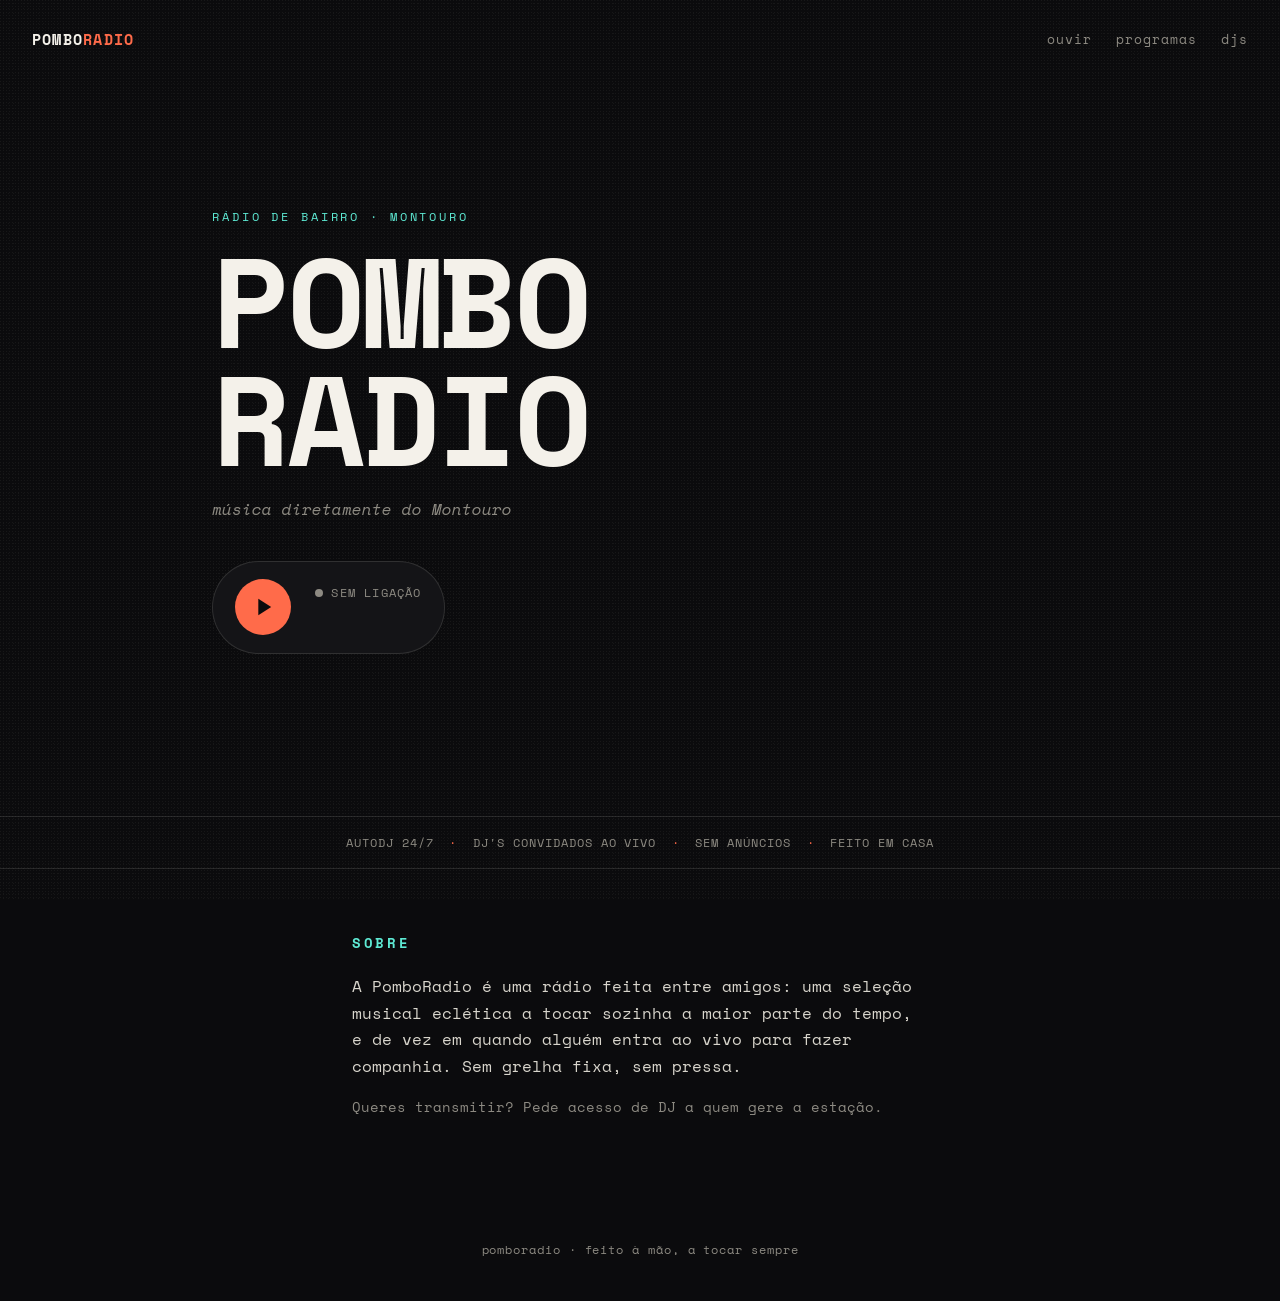
==== site/index.html @ 48372a5c "Add PomboRadio minimal site and setup plan" ====
<!DOCTYPE html>
<html lang="pt">
<head>
<meta charset="UTF-8" />
<meta name="viewport" content="width=device-width, initial-scale=1.0" />
<title>PomboRadio — no ar</title>
<meta name="description" content="PomboRadio — música diretamente do Montouro. AutoDJ 24/7 e DJs convidados ao vivo." />
<link rel="icon" href="data:,">
<link rel="preconnect" href="https://fonts.googleapis.com">
<link rel="preconnect" href="https://fonts.gstatic.com" crossorigin>
<link href="https://fonts.googleapis.com/css2?family=Space+Mono:ital,wght@0,400;0,700;1,400&display=swap" rel="stylesheet">
<link rel="stylesheet" href="style.css" />
</head>
<body>

  <div class="noise"></div>

  <header class="topbar">
    <span class="brand">POMBO<span class="brand-dot">RADIO</span></span>
    <nav class="links">
      <a href="#ouvir">ouvir</a>
      <a href="#programas">programas</a>
      <a href="#djs">djs</a>
    </nav>
  </header>

  <main>
    <section class="hero" id="ouvir">
      <p class="eyebrow">rádio de bairro · montouro</p>
      <h1 class="title">Pombo<br>Radio</h1>
      <p class="tagline">música diretamente do Montouro</p>

      <div class="player">
        <button id="playBtn" class="play-btn" aria-label="Ouvir agora">
          <svg id="iconPlay" viewBox="0 0 24 24" width="28" height="28"><path fill="currentColor" d="M8 5v14l11-7z"/></svg>
          <svg id="iconPause" viewBox="0 0 24 24" width="28" height="28" style="display:none"><path fill="currentColor" d="M6 5h4v14H6zM14 5h4v14h-4z"/></svg>
        </button>

        <div class="nowplaying">
          <div class="status">
            <span id="liveDot" class="dot"></span>
            <span id="statusText">a ligar&hellip;</span>
          </div>
          <div id="trackTitle" class="track">&nbsp;</div>
        </div>
      </div>

      <audio id="stream" preload="none"></audio>
    </section>

    <section class="strip" id="programas">
      <p>autodj 24/7 <span class="sep">·</span> dj's convidados ao vivo <span class="sep">·</span> sem anúncios <span class="sep">·</span> feito em casa</p>
    </section>

    <section class="about" id="djs">
      <h2>sobre</h2>
      <p>
        A PomboRadio é uma rádio feita entre amigos: uma seleção musical eclética
        a tocar sozinha a maior parte do tempo, e de vez em quando alguém entra
        ao vivo para fazer companhia. Sem grelha fixa, sem pressa.
      </p>
      <p class="muted">Queres transmitir? Pede acesso de DJ a quem gere a estação.</p>
    </section>
  </main>

  <footer>
    <p>pomboradio · feito à mão, a tocar sempre</p>
  </footer>

  <script src="config.js"></script>
  <script src="script.js"></script>
</body>
</html>
---- site/style.css ----
:root {
  --bg: #0b0b0d;
  --bg-soft: #141417;
  --fg: #f4f1ea;
  --muted: #8d8a82;
  --accent: #ff6b4a;   /* warm sunset orange */
  --accent-2: #5eead4; /* cool teal, used sparingly */
  --line: rgba(244, 241, 234, 0.12);
  --font: 'Space Mono', ui-monospace, 'SFMono-Regular', Menlo, monospace;
}

* { box-sizing: border-box; }

html, body {
  margin: 0;
  padding: 0;
  background: var(--bg);
  color: var(--fg);
  font-family: var(--font);
  min-height: 100%;
}

body {
  position: relative;
  overflow-x: hidden;
}

/* subtle film-grain-ish texture for an "eclectic" handmade feel */
.noise {
  position: fixed;
  inset: 0;
  pointer-events: none;
  z-index: 0;
  opacity: 0.05;
  background-image: radial-gradient(circle at 20% 20%, var(--fg) 0.5px, transparent 0.5px),
                     radial-gradient(circle at 70% 60%, var(--fg) 0.5px, transparent 0.5px);
  background-size: 3px 3px, 5px 5px;
}

a { color: inherit; text-decoration: none; }
a:hover { color: var(--accent); }

.topbar {
  position: relative;
  z-index: 1;
  display: flex;
  justify-content: space-between;
  align-items: center;
  padding: 1.75rem 2rem;
}

.brand {
  font-weight: 700;
  letter-spacing: 0.08em;
  font-size: 0.95rem;
}
.brand-dot { color: var(--accent); }

.links { display: flex; gap: 1.5rem; }
.links a {
  font-size: 0.8rem;
  letter-spacing: 0.08em;
  color: var(--muted);
  text-transform: lowercase;
}
.links a:hover { color: var(--fg); }

main { position: relative; z-index: 1; }

.hero {
  min-height: 82vh;
  display: flex;
  flex-direction: column;
  justify-content: center;
  align-items: flex-start;
  padding: 2rem 2rem 4rem;
  max-width: 920px;
  margin: 0 auto;
}

.eyebrow {
  color: var(--accent-2);
  letter-spacing: 0.25em;
  text-transform: uppercase;
  font-size: 0.72rem;
  margin: 0 0 1rem;
}

.title {
  font-size: clamp(3.5rem, 12vw, 8rem);
  line-height: 0.92;
  font-weight: 700;
  letter-spacing: -0.02em;
  margin: 0;
  text-transform: uppercase;
}

.tagline {
  margin: 1.25rem 0 2.5rem;
  color: var(--muted);
  font-size: 1rem;
  font-style: italic;
}

.player {
  display: flex;
  align-items: center;
  gap: 1.5rem;
  padding: 1.1rem 1.4rem;
  border: 1px solid var(--line);
  border-radius: 999px;
  background: var(--bg-soft);
}

.play-btn {
  flex-shrink: 0;
  width: 56px;
  height: 56px;
  border-radius: 50%;
  border: none;
  background: var(--accent);
  color: #0b0b0d;
  cursor: pointer;
  display: flex;
  align-items: center;
  justify-content: center;
  transition: transform 0.15s ease;
}
.play-btn:hover { transform: scale(1.06); }
.play-btn:active { transform: scale(0.96); }

.nowplaying { display: flex; flex-direction: column; gap: 0.3rem; min-width: 0; }

.status {
  display: flex;
  align-items: center;
  gap: 0.5rem;
  font-size: 0.75rem;
  letter-spacing: 0.1em;
  text-transform: uppercase;
  color: var(--muted);
}

.dot {
  width: 8px;
  height: 8px;
  border-radius: 50%;
  background: var(--muted);
}
.dot.live {
  background: var(--accent);
  box-shadow: 0 0 0 0 rgba(255, 107, 74, 0.6);
  animation: pulse 1.6s infinite;
}

@keyframes pulse {
  0%   { box-shadow: 0 0 0 0 rgba(255, 107, 74, 0.55); }
  70%  { box-shadow: 0 0 0 10px rgba(255, 107, 74, 0); }
  100% { box-shadow: 0 0 0 0 rgba(255, 107, 74, 0); }
}

.track {
  font-size: 1rem;
  white-space: nowrap;
  overflow: hidden;
  text-overflow: ellipsis;
  max-width: 48vw;
}

.strip {
  border-top: 1px solid var(--line);
  border-bottom: 1px solid var(--line);
  padding: 1rem 2rem;
}
.strip p {
  margin: 0;
  text-align: center;
  font-size: 0.78rem;
  letter-spacing: 0.08em;
  text-transform: uppercase;
  color: var(--muted);
}
.sep { color: var(--accent); margin: 0 0.6em; }

.about {
  max-width: 640px;
  margin: 0 auto;
  padding: 4rem 2rem;
}
.about h2 {
  font-size: 0.85rem;
  letter-spacing: 0.2em;
  text-transform: uppercase;
  color: var(--accent-2);
  margin: 0 0 1.25rem;
}
.about p {
  line-height: 1.7;
  color: #d8d5cc;
  font-size: 0.98rem;
}
.about .muted { color: var(--muted); font-size: 0.88rem; }

footer {
  position: relative;
  z-index: 1;
  padding: 2rem;
  text-align: center;
  font-size: 0.72rem;
  letter-spacing: 0.08em;
  text-transform: lowercase;
  color: var(--muted);
}

@media (max-width: 640px) {
  .hero { align-items: center; text-align: center; }
  .title { text-align: center; }
  .player { flex-direction: column; border-radius: 24px; width: 100%; }
  .track { max-width: 80vw; text-align: center; }
  .links { gap: 1rem; }
}
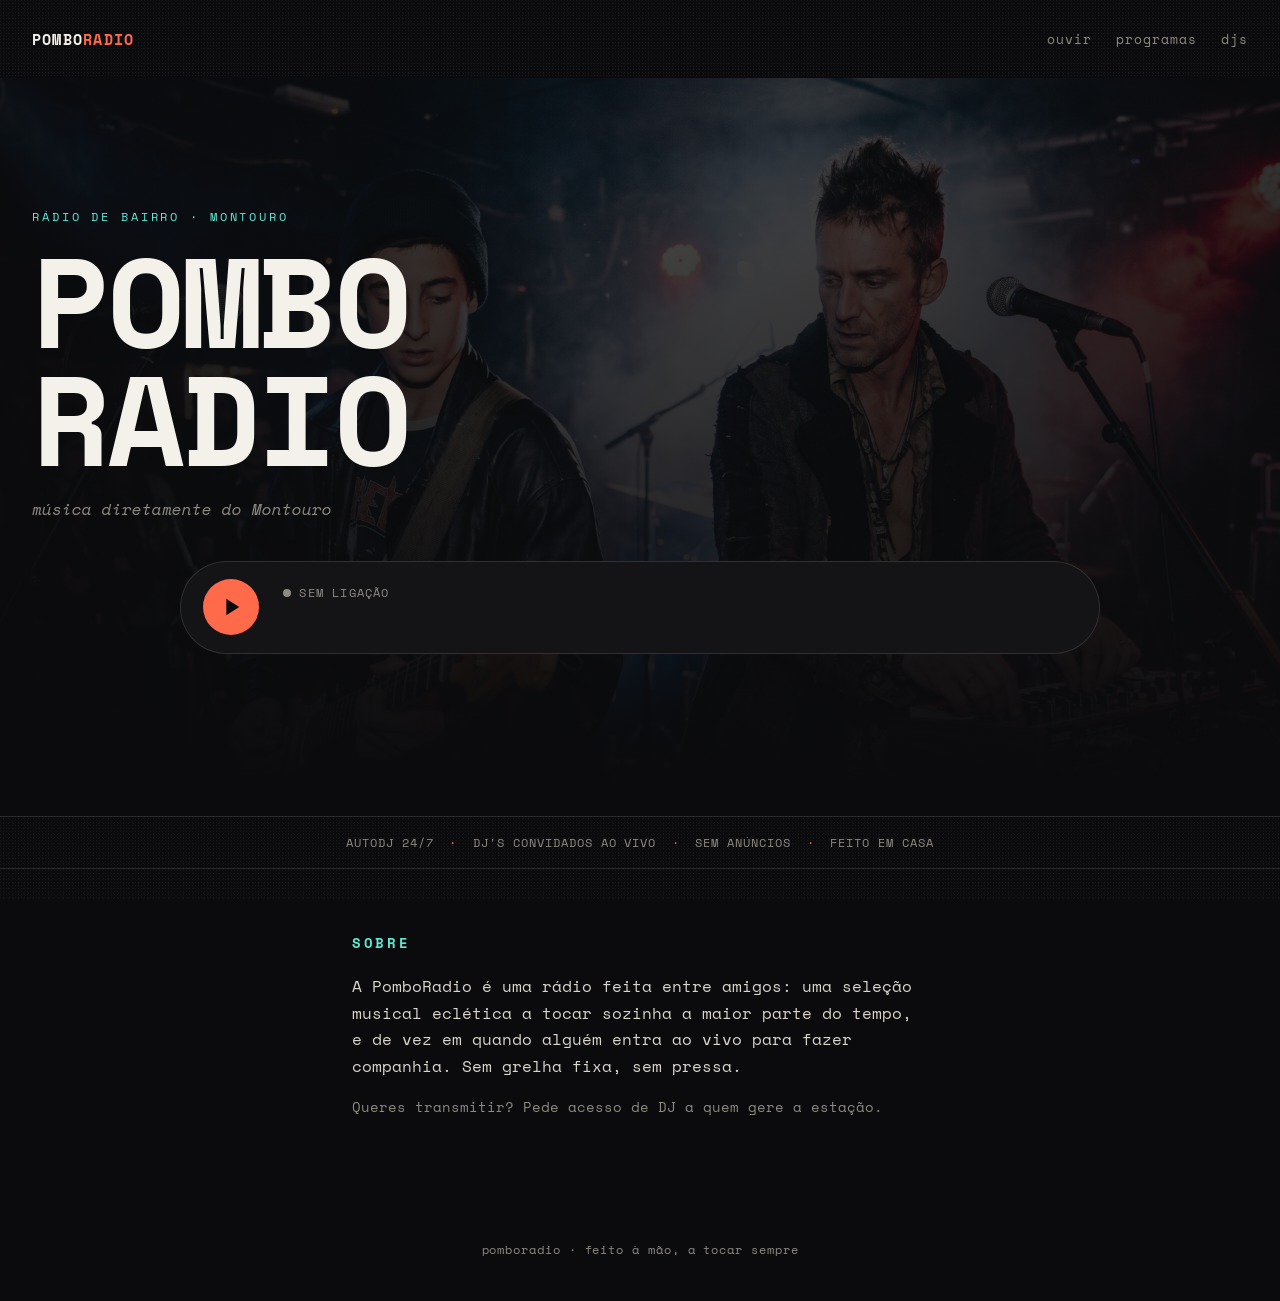
==== commit a194135e: "Add stage hero image to homepage" ====
--- a/site/index.html
+++ b/site/index.html
@@ -25,7 +25,7 @@
   </header>
 
   <main>
-    <section class="hero" id="ouvir">
+    <section class="hero" id="ouvir" style="background-image:url('assets/hero.jpg')">
       <p class="eyebrow">rádio de bairro · montouro</p>
       <h1 class="title">Pombo<br>Radio</h1>
       <p class="tagline">música diretamente do Montouro</p>
--- a/site/style.css
+++ b/site/style.css
@@ -68,13 +68,32 @@
 main { position: relative; z-index: 1; }
 
 .hero {
+  position: relative;
   min-height: 82vh;
   display: flex;
   flex-direction: column;
   justify-content: center;
   align-items: flex-start;
   padding: 2rem 2rem 4rem;
+  background-size: cover;
+  background-position: center 30%;
+  background-repeat: no-repeat;
+  isolation: isolate;
+}
+
+.hero::before {
+  content: "";
+  position: absolute;
+  inset: 0;
+  z-index: -1;
+  background:
+    linear-gradient(180deg, rgba(11,11,13,0.55) 0%, rgba(11,11,13,0.78) 55%, var(--bg) 96%),
+    linear-gradient(90deg, rgba(11,11,13,0.9) 0%, rgba(11,11,13,0.35) 45%, rgba(11,11,13,0.6) 100%);
+}
+
+.hero > * {
   max-width: 920px;
+  width: 100%;
   margin: 0 auto;
 }
 
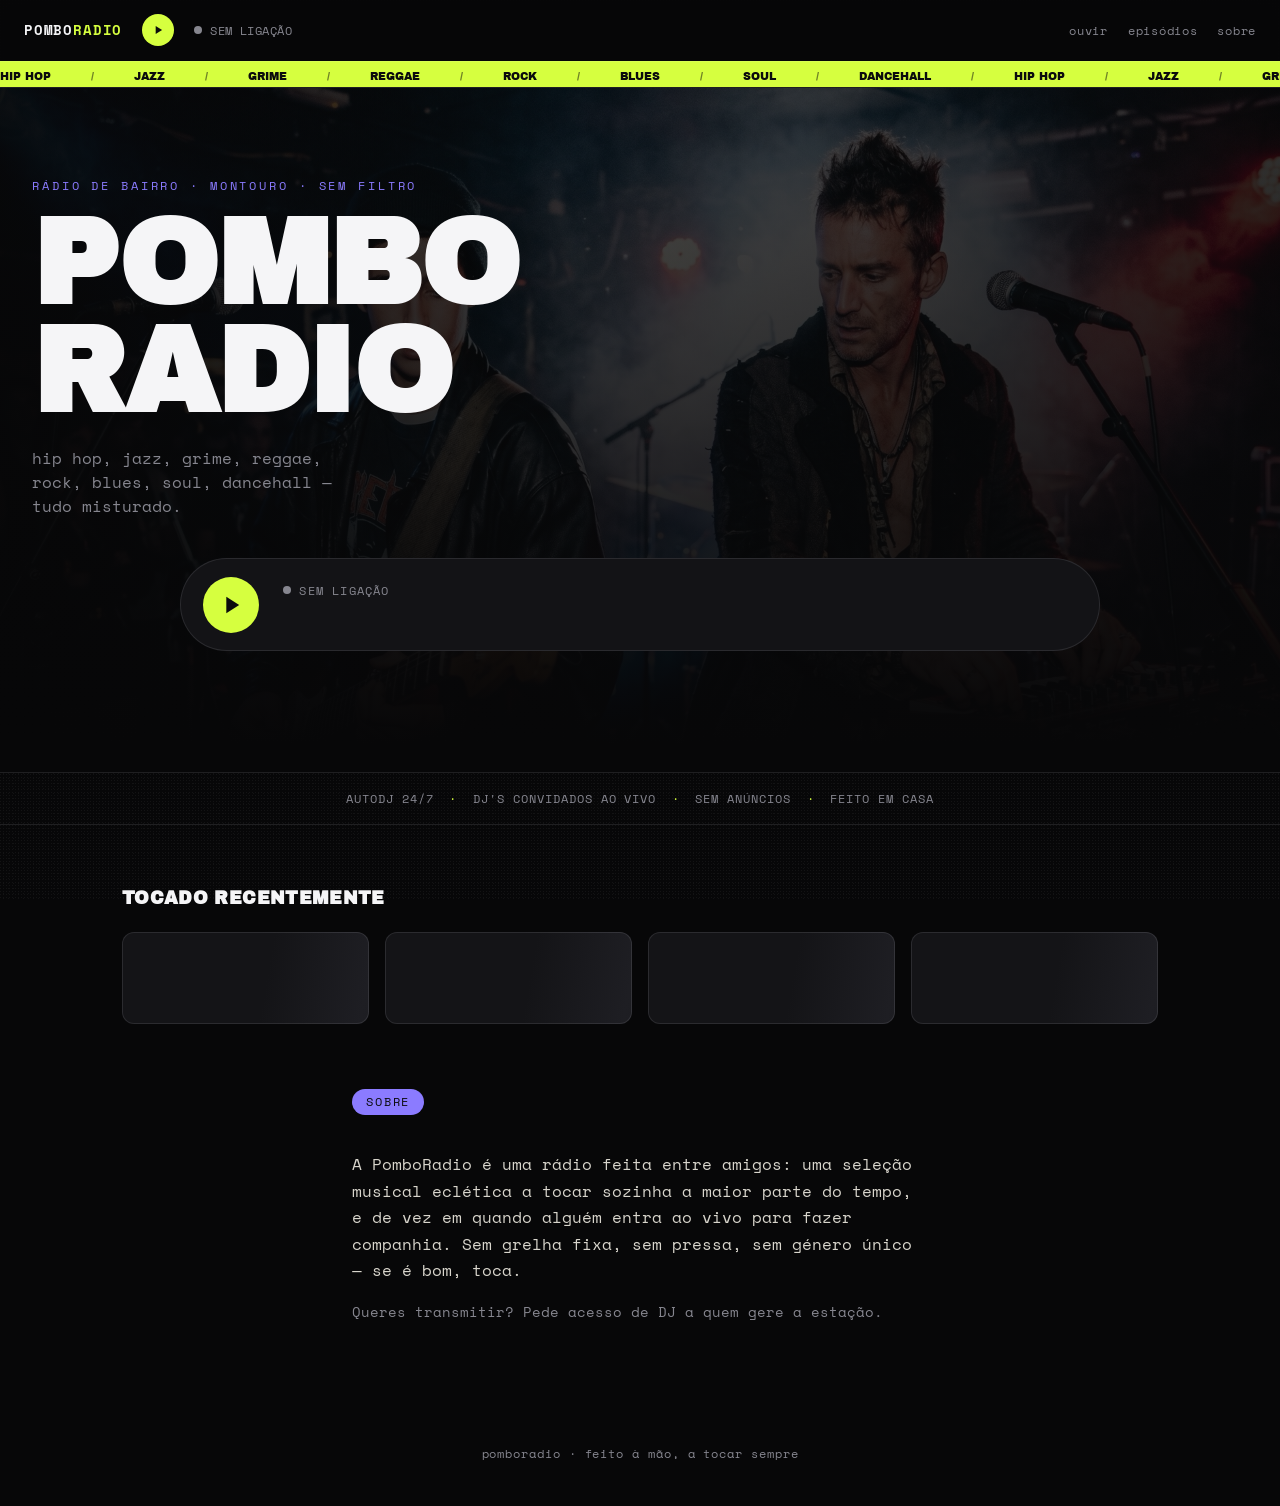
==== commit b6921f47: "Redesign site: sticky player bar, genre ticker, episode cards, new lime/violet color scheme" ====
--- a/site/index.html
+++ b/site/index.html
@@ -4,31 +4,53 @@
 <meta charset="UTF-8" />
 <meta name="viewport" content="width=device-width, initial-scale=1.0" />
 <title>PomboRadio — no ar</title>
-<meta name="description" content="PomboRadio — música diretamente do Montouro. AutoDJ 24/7 e DJs convidados ao vivo." />
+<meta name="description" content="PomboRadio — hip hop, jazz, grime, reggae, rock, blues, soul, dancehall. Tudo misturado, direto do Montouro." />
 <link rel="icon" href="data:,">
 <link rel="preconnect" href="https://fonts.googleapis.com">
 <link rel="preconnect" href="https://fonts.gstatic.com" crossorigin>
-<link href="https://fonts.googleapis.com/css2?family=Space+Mono:ital,wght@0,400;0,700;1,400&display=swap" rel="stylesheet">
+<link href="https://fonts.googleapis.com/css2?family=Archivo+Black&family=Space+Mono:ital,wght@0,400;0,700;1,400&display=swap" rel="stylesheet">
 <link rel="stylesheet" href="style.css" />
 </head>
 <body>
 
   <div class="noise"></div>
+  <audio id="stream" preload="none"></audio>
 
   <header class="topbar">
-    <span class="brand">POMBO<span class="brand-dot">RADIO</span></span>
-    <nav class="links">
-      <a href="#ouvir">ouvir</a>
-      <a href="#programas">programas</a>
-      <a href="#djs">djs</a>
-    </nav>
+    <div class="topbar-inner">
+      <span class="brand">POMBO<span class="brand-dot">RADIO</span></span>
+
+      <button id="miniPlayBtn" class="mini-play" aria-label="Ouvir agora">
+        <svg class="mini-icon-play" viewBox="0 0 24 24" width="14" height="14"><path fill="currentColor" d="M8 5v14l11-7z"/></svg>
+        <svg class="mini-icon-pause" viewBox="0 0 24 24" width="14" height="14" style="display:none"><path fill="currentColor" d="M6 5h4v14H6zM14 5h4v14h-4z"/></svg>
+      </button>
+
+      <div class="mini-status">
+        <span id="miniLiveDot" class="dot"></span>
+        <span id="miniStatusText">a ligar&hellip;</span>
+        <span id="miniTrack" class="mini-track"></span>
+      </div>
+
+      <nav class="links">
+        <a href="#ouvir">ouvir</a>
+        <a href="#episodios">episódios</a>
+        <a href="#sobre">sobre</a>
+      </nav>
+    </div>
+
+    <div class="genre-ticker" aria-hidden="true">
+      <div class="genre-ticker-track">
+        <span>HIP HOP</span><span>JAZZ</span><span>GRIME</span><span>REGGAE</span><span>ROCK</span><span>BLUES</span><span>SOUL</span><span>DANCEHALL</span>
+        <span>HIP HOP</span><span>JAZZ</span><span>GRIME</span><span>REGGAE</span><span>ROCK</span><span>BLUES</span><span>SOUL</span><span>DANCEHALL</span>
+      </div>
+    </div>
   </header>
 
   <main>
     <section class="hero" id="ouvir" style="background-image:url('assets/hero.jpg')">
-      <p class="eyebrow">rádio de bairro · montouro</p>
+      <p class="eyebrow">rádio de bairro · montouro · sem filtro</p>
       <h1 class="title">Pombo<br>Radio</h1>
-      <p class="tagline">música diretamente do Montouro</p>
+      <p class="tagline">hip hop, jazz, grime, reggae, rock, blues, soul, dancehall — tudo misturado.</p>
 
       <div class="player">
         <button id="playBtn" class="play-btn" aria-label="Ouvir agora">
@@ -44,20 +66,29 @@
           <div id="trackTitle" class="track">&nbsp;</div>
         </div>
       </div>
-
-      <audio id="stream" preload="none"></audio>
     </section>
 
-    <section class="strip" id="programas">
+    <section class="strip">
       <p>autodj 24/7 <span class="sep">·</span> dj's convidados ao vivo <span class="sep">·</span> sem anúncios <span class="sep">·</span> feito em casa</p>
     </section>
 
-    <section class="about" id="djs">
-      <h2>sobre</h2>
+    <section class="episodes" id="episodios">
+      <h2>tocado recentemente</h2>
+      <div id="historyGrid" class="episodes-grid">
+        <div class="episode-card skeleton"></div>
+        <div class="episode-card skeleton"></div>
+        <div class="episode-card skeleton"></div>
+        <div class="episode-card skeleton"></div>
+      </div>
+    </section>
+
+    <section class="about" id="sobre">
+      <span class="pill">sobre</span>
       <p>
         A PomboRadio é uma rádio feita entre amigos: uma seleção musical eclética
         a tocar sozinha a maior parte do tempo, e de vez em quando alguém entra
-        ao vivo para fazer companhia. Sem grelha fixa, sem pressa.
+        ao vivo para fazer companhia. Sem grelha fixa, sem pressa, sem género
+        único — se é bom, toca.
       </p>
       <p class="muted">Queres transmitir? Pede acesso de DJ a quem gere a estação.</p>
     </section>
--- a/site/style.css
+++ b/site/style.css
@@ -1,12 +1,14 @@
 :root {
-  --bg: #0b0b0d;
-  --bg-soft: #141417;
-  --fg: #f4f1ea;
-  --muted: #8d8a82;
-  --accent: #ff6b4a;   /* warm sunset orange */
-  --accent-2: #5eead4; /* cool teal, used sparingly */
-  --line: rgba(244, 241, 234, 0.12);
+  --bg: #070708;
+  --bg-soft: #131316;
+  --bg-card: #141417;
+  --fg: #f5f5f7;
+  --muted: #86868f;
+  --accent: #d6ff3f;   /* acid lime, single signature color */
+  --accent-2: #8b7bff; /* electric violet, used sparingly for depth */
+  --line: rgba(245, 245, 247, 0.1);
   --font: 'Space Mono', ui-monospace, 'SFMono-Regular', Menlo, monospace;
+  --font-display: 'Archivo Black', 'Space Mono', ui-monospace, monospace;
 }
 
 * { box-sizing: border-box; }
@@ -40,36 +42,113 @@
 a { color: inherit; text-decoration: none; }
 a:hover { color: var(--accent); }
 
+/* ---------- sticky top bar ---------- */
+
 .topbar {
-  position: relative;
-  z-index: 1;
-  display: flex;
-  justify-content: space-between;
-  align-items: center;
-  padding: 1.75rem 2rem;
+  position: sticky;
+  top: 0;
+  z-index: 10;
+  background: rgba(7, 7, 8, 0.92);
+  backdrop-filter: blur(10px);
+  border-bottom: 1px solid var(--line);
+}
+
+.topbar-inner {
+  display: flex;
+  align-items: center;
+  gap: 1.25rem;
+  padding: 0.9rem 1.5rem;
 }
 
 .brand {
+  flex-shrink: 0;
   font-weight: 700;
-  letter-spacing: 0.08em;
-  font-size: 0.95rem;
+  letter-spacing: 0.06em;
+  font-size: 0.85rem;
 }
 .brand-dot { color: var(--accent); }
 
-.links { display: flex; gap: 1.5rem; }
+.mini-play {
+  flex-shrink: 0;
+  width: 32px;
+  height: 32px;
+  border-radius: 50%;
+  border: none;
+  background: var(--accent);
+  color: #0b0b0d;
+  cursor: pointer;
+  display: flex;
+  align-items: center;
+  justify-content: center;
+}
+.mini-play:hover { filter: brightness(1.08); }
+
+.mini-status {
+  display: flex;
+  align-items: center;
+  gap: 0.5rem;
+  min-width: 0;
+  flex: 1;
+  font-size: 0.72rem;
+  letter-spacing: 0.04em;
+  color: var(--muted);
+  overflow: hidden;
+  white-space: nowrap;
+}
+.mini-track {
+  color: var(--fg);
+  overflow: hidden;
+  text-overflow: ellipsis;
+}
+.mini-status #miniStatusText { text-transform: uppercase; flex-shrink: 0; }
+
+.links { display: flex; gap: 1.25rem; flex-shrink: 0; }
 .links a {
-  font-size: 0.8rem;
-  letter-spacing: 0.08em;
+  font-size: 0.75rem;
+  letter-spacing: 0.06em;
   color: var(--muted);
   text-transform: lowercase;
 }
 .links a:hover { color: var(--fg); }
 
+/* genre ticker marquee */
+.genre-ticker {
+  overflow: hidden;
+  border-top: 1px solid var(--line);
+  background: var(--accent);
+  white-space: nowrap;
+}
+.genre-ticker-track {
+  display: inline-flex;
+  gap: 2.5rem;
+  padding: 0.35rem 0;
+  animation: ticker 22s linear infinite;
+  font-family: var(--font-display);
+  font-size: 0.68rem;
+  color: #0b0b0d;
+}
+.genre-ticker-track span::after {
+  content: "/";
+  margin-left: 2.5rem;
+  opacity: 0.5;
+}
+@keyframes ticker {
+  from { transform: translateX(0); }
+  to   { transform: translateX(-50%); }
+}
+@media (prefers-reduced-motion: reduce) {
+  .genre-ticker-track { animation: none; }
+}
+
+/* ---------- main / hero ---------- */
+
 main { position: relative; z-index: 1; }
+
+#ouvir, #episodios, #sobre { scroll-margin-top: 70px; }
 
 .hero {
   position: relative;
-  min-height: 82vh;
+  min-height: 76vh;
   display: flex;
   flex-direction: column;
   justify-content: center;
@@ -87,8 +166,8 @@
   inset: 0;
   z-index: -1;
   background:
-    linear-gradient(180deg, rgba(11,11,13,0.55) 0%, rgba(11,11,13,0.78) 55%, var(--bg) 96%),
-    linear-gradient(90deg, rgba(11,11,13,0.9) 0%, rgba(11,11,13,0.35) 45%, rgba(11,11,13,0.6) 100%);
+    linear-gradient(180deg, rgba(7, 7, 8,0.55) 0%, rgba(7, 7, 8,0.78) 55%, var(--bg) 96%),
+    linear-gradient(90deg, rgba(7, 7, 8,0.9) 0%, rgba(7, 7, 8,0.35) 45%, rgba(7, 7, 8,0.6) 100%);
 }
 
 .hero > * {
@@ -106,10 +185,10 @@
 }
 
 .title {
-  font-size: clamp(3.5rem, 12vw, 8rem);
-  line-height: 0.92;
-  font-weight: 700;
-  letter-spacing: -0.02em;
+  font-family: var(--font-display);
+  font-size: clamp(3.2rem, 11vw, 7.5rem);
+  line-height: 0.9;
+  letter-spacing: -0.01em;
   margin: 0;
   text-transform: uppercase;
 }
@@ -118,7 +197,7 @@
   margin: 1.25rem 0 2.5rem;
   color: var(--muted);
   font-size: 1rem;
-  font-style: italic;
+  max-width: 34ch;
 }
 
 .player {
@@ -165,17 +244,18 @@
   height: 8px;
   border-radius: 50%;
   background: var(--muted);
+  flex-shrink: 0;
 }
 .dot.live {
   background: var(--accent);
-  box-shadow: 0 0 0 0 rgba(255, 107, 74, 0.6);
+  box-shadow: 0 0 0 0 rgba(214, 255, 63, 0.6);
   animation: pulse 1.6s infinite;
 }
 
 @keyframes pulse {
-  0%   { box-shadow: 0 0 0 0 rgba(255, 107, 74, 0.55); }
-  70%  { box-shadow: 0 0 0 10px rgba(255, 107, 74, 0); }
-  100% { box-shadow: 0 0 0 0 rgba(255, 107, 74, 0); }
+  0%   { box-shadow: 0 0 0 0 rgba(214, 255, 63, 0.55); }
+  70%  { box-shadow: 0 0 0 10px rgba(214, 255, 63, 0); }
+  100% { box-shadow: 0 0 0 0 rgba(214, 255, 63, 0); }
 }
 
 .track {
@@ -201,17 +281,81 @@
 }
 .sep { color: var(--accent); margin: 0 0.6em; }
 
+/* ---------- episode cards ---------- */
+
+.episodes {
+  max-width: 1100px;
+  margin: 0 auto;
+  padding: 4rem 2rem 1rem;
+}
+.episodes h2 {
+  font-family: var(--font-display);
+  font-size: 1.1rem;
+  text-transform: uppercase;
+  letter-spacing: 0.02em;
+  margin: 0 0 1.5rem;
+}
+.episodes-grid {
+  display: grid;
+  grid-template-columns: repeat(auto-fill, minmax(220px, 1fr));
+  gap: 1rem;
+}
+.episode-card {
+  background: var(--bg-card);
+  border: 1px solid var(--line);
+  border-radius: 12px;
+  padding: 1.1rem;
+  min-height: 92px;
+  display: flex;
+  flex-direction: column;
+  justify-content: center;
+  gap: 0.4rem;
+}
+.episode-card .ep-tag {
+  display: inline-block;
+  align-self: flex-start;
+  font-size: 0.62rem;
+  letter-spacing: 0.08em;
+  text-transform: uppercase;
+  color: #0b0b0d;
+  background: var(--accent-2);
+  border-radius: 999px;
+  padding: 0.15rem 0.6rem;
+}
+.episode-card .ep-title {
+  font-size: 0.92rem;
+  overflow: hidden;
+  text-overflow: ellipsis;
+  white-space: nowrap;
+}
+.episode-card.skeleton {
+  background: linear-gradient(100deg, var(--bg-card) 30%, #1e1e23 50%, var(--bg-card) 70%);
+  background-size: 200% 100%;
+  animation: shimmer 1.4s infinite;
+}
+@keyframes shimmer {
+  from { background-position: 200% 0; }
+  to   { background-position: -200% 0; }
+}
+
+/* ---------- about ---------- */
+
+.pill {
+  display: inline-block;
+  font-size: 0.72rem;
+  letter-spacing: 0.15em;
+  text-transform: uppercase;
+  color: #0b0b0d;
+  background: var(--accent-2);
+  border-radius: 999px;
+  padding: 0.3rem 0.9rem;
+  margin-bottom: 1.25rem;
+}
+
 .about {
   max-width: 640px;
   margin: 0 auto;
-  padding: 4rem 2rem;
-}
-.about h2 {
-  font-size: 0.85rem;
-  letter-spacing: 0.2em;
-  text-transform: uppercase;
-  color: var(--accent-2);
-  margin: 0 0 1.25rem;
+  padding: 3rem 2rem 4rem;
 }
 .about p {
   line-height: 1.7;
@@ -234,7 +378,9 @@
 @media (max-width: 640px) {
   .hero { align-items: center; text-align: center; }
   .title { text-align: center; }
+  .tagline { max-width: none; }
   .player { flex-direction: column; border-radius: 24px; width: 100%; }
   .track { max-width: 80vw; text-align: center; }
-  .links { gap: 1rem; }
-}
+  .links { display: none; }
+  .mini-status { font-size: 0.65rem; }
+}
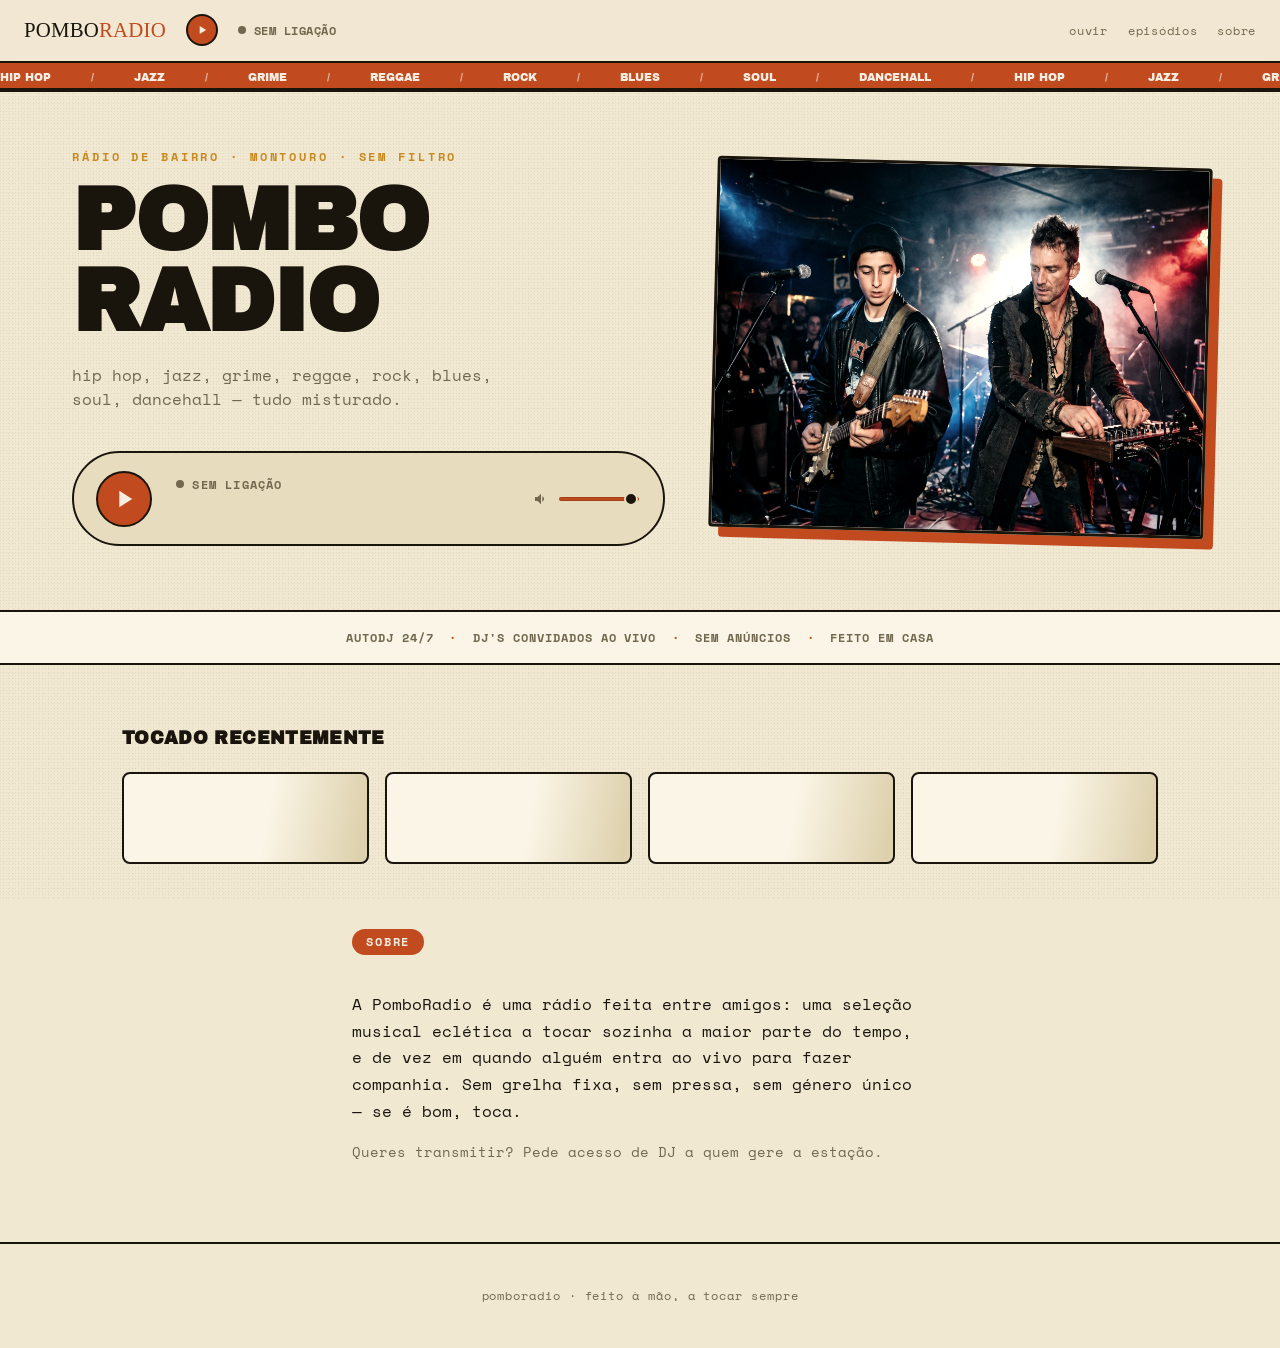
==== commit ae6858f5: "Improve site design: volume slider, mobile nav, hover effects, smooth scroll, favicon, history times" ====
--- a/site/index.html
+++ b/site/index.html
@@ -5,10 +5,11 @@
 <meta name="viewport" content="width=device-width, initial-scale=1.0" />
 <title>PomboRadio — no ar</title>
 <meta name="description" content="PomboRadio — hip hop, jazz, grime, reggae, rock, blues, soul, dancehall. Tudo misturado, direto do Montouro." />
-<link rel="icon" href="data:,">
+<!-- SVG emoji favicon -->
+<link rel="icon" href="data:image/svg+xml,<svg xmlns='http://www.w3.org/2000/svg' viewBox='0 0 100 100'><text y='.9em' font-size='90'>🕊️</text></svg>">
 <link rel="preconnect" href="https://fonts.googleapis.com">
 <link rel="preconnect" href="https://fonts.gstatic.com" crossorigin>
-<link href="https://fonts.googleapis.com/css2?family=Archivo+Black&family=Space+Mono:ital,wght@0,400;0,700;1,400&display=swap" rel="stylesheet">
+<link href="https://fonts.googleapis.com/css2?family=Archivo+Black&family=Permanent+Marker&family=Space+Mono:ital,wght@0,400;0,700;1,400&display=swap" rel="stylesheet">
 <link rel="stylesheet" href="style.css" />
 </head>
 <body>
@@ -36,7 +37,19 @@
         <a href="#episodios">episódios</a>
         <a href="#sobre">sobre</a>
       </nav>
+
+      <!-- Mobile hamburger -->
+      <button id="navToggle" class="nav-toggle" aria-label="Menu" aria-expanded="false">
+        <span></span><span></span><span></span>
+      </button>
     </div>
+
+    <!-- Mobile dropdown nav -->
+    <nav class="mobile-nav" id="mobileNav" aria-hidden="true">
+      <a href="#ouvir">ouvir</a>
+      <a href="#episodios">episódios</a>
+      <a href="#sobre">sobre</a>
+    </nav>
 
     <div class="genre-ticker" aria-hidden="true">
       <div class="genre-ticker-track">
@@ -47,24 +60,37 @@
   </header>
 
   <main>
-    <section class="hero" id="ouvir" style="background-image:url('assets/hero.jpg')">
-      <p class="eyebrow">rádio de bairro · montouro · sem filtro</p>
-      <h1 class="title">Pombo<br>Radio</h1>
-      <p class="tagline">hip hop, jazz, grime, reggae, rock, blues, soul, dancehall — tudo misturado.</p>
+    <section class="hero" id="ouvir">
+      <div class="hero-text">
+        <p class="eyebrow">rádio de bairro · montouro · sem filtro</p>
+        <h1 class="title">Pombo<br>Radio</h1>
+        <p class="tagline">hip hop, jazz, grime, reggae, rock, blues, soul, dancehall — tudo misturado.</p>
 
-      <div class="player">
-        <button id="playBtn" class="play-btn" aria-label="Ouvir agora">
-          <svg id="iconPlay" viewBox="0 0 24 24" width="28" height="28"><path fill="currentColor" d="M8 5v14l11-7z"/></svg>
-          <svg id="iconPause" viewBox="0 0 24 24" width="28" height="28" style="display:none"><path fill="currentColor" d="M6 5h4v14H6zM14 5h4v14h-4z"/></svg>
-        </button>
+        <div class="player">
+          <button id="playBtn" class="play-btn" aria-label="Ouvir agora">
+            <svg id="iconPlay" viewBox="0 0 24 24" width="28" height="28"><path fill="currentColor" d="M8 5v14l11-7z"/></svg>
+            <svg id="iconPause" viewBox="0 0 24 24" width="28" height="28" style="display:none"><path fill="currentColor" d="M6 5h4v14H6zM14 5h4v14h-4z"/></svg>
+          </button>
 
-        <div class="nowplaying">
-          <div class="status">
-            <span id="liveDot" class="dot"></span>
-            <span id="statusText">a ligar&hellip;</span>
+          <div class="nowplaying">
+            <div class="status">
+              <span id="liveDot" class="dot"></span>
+              <span id="statusText">a ligar&hellip;</span>
+            </div>
+            <div id="trackTitle" class="track">&nbsp;</div>
           </div>
-          <div id="trackTitle" class="track">&nbsp;</div>
+
+          <div class="volume-wrap">
+            <svg class="vol-icon" viewBox="0 0 24 24" width="16" height="16" aria-hidden="true">
+              <path fill="currentColor" d="M3 9v6h4l5 5V4L7 9H3zm13.5 3c0-1.77-1.02-3.29-2.5-4.03v8.05c1.48-.73 2.5-2.25 2.5-4.02z"/>
+            </svg>
+            <input id="volumeSlider" class="vol-slider" type="range" min="0" max="1" step="0.02" value="1" aria-label="Volume">
+          </div>
         </div>
+      </div>
+
+      <div class="hero-media">
+        <img src="assets/hero.jpg" alt="" />
       </div>
     </section>
 
--- a/site/style.css
+++ b/site/style.css
@@ -1,17 +1,23 @@
 :root {
-  --bg: #070708;
-  --bg-soft: #131316;
-  --bg-card: #141417;
-  --fg: #f5f5f7;
-  --muted: #86868f;
-  --accent: #d6ff3f;   /* acid lime, single signature color */
-  --accent-2: #8b7bff; /* electric violet, used sparingly for depth */
-  --line: rgba(245, 245, 247, 0.1);
+  --bg: #f1e8d2;        /* warm cream/parchment */
+  --bg-soft: #e8dcbe;   /* deeper cream, for the player pill */
+  --bg-card: #faf5e6;   /* near-white cream, for cards */
+  --fg: #19150d;        /* ink black */
+  --muted: #71684f;     /* warm brown-gray */
+  --accent: #c24a1f;    /* burnt terracotta, signature color */
+  --accent-2: #c88a1f;  /* mustard, used sparingly */
+  --on-accent: #f7ede0; /* text color when sitting on top of --accent */
+  --line: rgba(25, 21, 13, 0.14);
   --font: 'Space Mono', ui-monospace, 'SFMono-Regular', Menlo, monospace;
   --font-display: 'Archivo Black', 'Space Mono', ui-monospace, monospace;
+  --font-hand: 'Permanent Marker', cursive;
 }
 
 * { box-sizing: border-box; }
+
+html {
+  scroll-behavior: smooth;
+}
 
 html, body {
   margin: 0;
@@ -27,13 +33,13 @@
   overflow-x: hidden;
 }
 
-/* subtle film-grain-ish texture for an "eclectic" handmade feel */
+/* subtle paper-grain texture */
 .noise {
   position: fixed;
   inset: 0;
   pointer-events: none;
   z-index: 0;
-  opacity: 0.05;
+  opacity: 0.06;
   background-image: radial-gradient(circle at 20% 20%, var(--fg) 0.5px, transparent 0.5px),
                      radial-gradient(circle at 70% 60%, var(--fg) 0.5px, transparent 0.5px);
   background-size: 3px 3px, 5px 5px;
@@ -48,9 +54,9 @@
   position: sticky;
   top: 0;
   z-index: 10;
-  background: rgba(7, 7, 8, 0.92);
+  background: rgba(241, 232, 210, 0.92);
   backdrop-filter: blur(10px);
-  border-bottom: 1px solid var(--line);
+  border-bottom: 2px solid var(--fg);
 }
 
 .topbar-inner {
@@ -62,9 +68,9 @@
 
 .brand {
   flex-shrink: 0;
-  font-weight: 700;
-  letter-spacing: 0.06em;
-  font-size: 0.85rem;
+  font-family: var(--font-hand);
+  font-size: 1.3rem;
+  letter-spacing: 0.01em;
 }
 .brand-dot { color: var(--accent); }
 
@@ -73,15 +79,17 @@
   width: 32px;
   height: 32px;
   border-radius: 50%;
-  border: none;
+  border: 2px solid var(--fg);
   background: var(--accent);
-  color: #0b0b0d;
+  color: var(--on-accent);
   cursor: pointer;
   display: flex;
   align-items: center;
   justify-content: center;
-}
-.mini-play:hover { filter: brightness(1.08); }
+  transition: filter 0.15s ease, transform 0.1s ease;
+}
+.mini-play:hover { filter: brightness(1.08); transform: scale(1.07); }
+.mini-play:active { transform: scale(0.94); }
 
 .mini-status {
   display: flex;
@@ -100,7 +108,7 @@
   overflow: hidden;
   text-overflow: ellipsis;
 }
-.mini-status #miniStatusText { text-transform: uppercase; flex-shrink: 0; }
+.mini-status #miniStatusText { text-transform: uppercase; flex-shrink: 0; font-weight: 700; }
 
 .links { display: flex; gap: 1.25rem; flex-shrink: 0; }
 .links a {
@@ -109,12 +117,63 @@
   color: var(--muted);
   text-transform: lowercase;
 }
-.links a:hover { color: var(--fg); }
+.links a:hover { color: var(--accent); }
+
+/* ---------- mobile hamburger ---------- */
+
+.nav-toggle {
+  display: none;
+  flex-direction: column;
+  justify-content: center;
+  gap: 5px;
+  width: 36px;
+  height: 36px;
+  background: none;
+  border: 2px solid var(--fg);
+  border-radius: 6px;
+  cursor: pointer;
+  flex-shrink: 0;
+  padding: 7px 8px;
+  transition: background 0.15s;
+}
+.nav-toggle:hover { background: var(--bg-soft); }
+.nav-toggle span {
+  display: block;
+  width: 100%;
+  height: 2px;
+  background: var(--fg);
+  border-radius: 2px;
+  transition: transform 0.2s, opacity 0.2s;
+}
+/* open state */
+.nav-toggle[aria-expanded="true"] span:nth-child(1) { transform: translateY(7px) rotate(45deg); }
+.nav-toggle[aria-expanded="true"] span:nth-child(2) { opacity: 0; }
+.nav-toggle[aria-expanded="true"] span:nth-child(3) { transform: translateY(-7px) rotate(-45deg); }
+
+.mobile-nav {
+  display: none;
+  flex-direction: column;
+  border-top: 1px solid var(--line);
+  padding: 0.5rem 1.5rem 0.75rem;
+  gap: 0.1rem;
+}
+.mobile-nav.open { display: flex; }
+.mobile-nav a {
+  font-size: 0.88rem;
+  letter-spacing: 0.06em;
+  color: var(--muted);
+  text-transform: lowercase;
+  padding: 0.4rem 0;
+  border-bottom: 1px solid var(--line);
+}
+.mobile-nav a:last-child { border-bottom: none; }
+.mobile-nav a:hover { color: var(--accent); }
 
 /* genre ticker marquee */
 .genre-ticker {
   overflow: hidden;
-  border-top: 1px solid var(--line);
+  border-top: 2px solid var(--fg);
+  border-bottom: 2px solid var(--fg);
   background: var(--accent);
   white-space: nowrap;
 }
@@ -125,12 +184,12 @@
   animation: ticker 22s linear infinite;
   font-family: var(--font-display);
   font-size: 0.68rem;
-  color: #0b0b0d;
+  color: var(--on-accent);
 }
 .genre-ticker-track span::after {
   content: "/";
   margin-left: 2.5rem;
-  opacity: 0.5;
+  opacity: 0.6;
 }
 @keyframes ticker {
   from { transform: translateX(0); }
@@ -144,36 +203,36 @@
 
 main { position: relative; z-index: 1; }
 
-#ouvir, #episodios, #sobre { scroll-margin-top: 70px; }
+#ouvir, #episodios, #sobre { scroll-margin-top: 90px; }
 
 .hero {
-  position: relative;
-  min-height: 76vh;
-  display: flex;
-  flex-direction: column;
-  justify-content: center;
-  align-items: flex-start;
-  padding: 2rem 2rem 4rem;
-  background-size: cover;
-  background-position: center 30%;
-  background-repeat: no-repeat;
-  isolation: isolate;
-}
-
-.hero::before {
-  content: "";
-  position: absolute;
-  inset: 0;
-  z-index: -1;
-  background:
-    linear-gradient(180deg, rgba(7, 7, 8,0.55) 0%, rgba(7, 7, 8,0.78) 55%, var(--bg) 96%),
-    linear-gradient(90deg, rgba(7, 7, 8,0.9) 0%, rgba(7, 7, 8,0.35) 45%, rgba(7, 7, 8,0.6) 100%);
-}
-
-.hero > * {
-  max-width: 920px;
+  max-width: 1200px;
+  margin: 0 auto;
+  padding: 3.5rem 2rem 4rem;
+  display: grid;
+  grid-template-columns: 1.2fr 1fr;
+  gap: 3rem;
+  align-items: center;
+}
+
+.hero-media {
+  border: 3px solid var(--fg);
+  border-radius: 4px;
+  overflow: hidden;
+  transform: rotate(1.5deg);
+  box-shadow: 10px 10px 0 var(--accent);
+  transition: transform 0.3s ease, box-shadow 0.3s ease;
+}
+.hero-media:hover {
+  transform: rotate(0deg);
+  box-shadow: 6px 6px 0 var(--accent);
+}
+.hero-media img {
+  display: block;
   width: 100%;
-  margin: 0 auto;
+  height: 100%;
+  object-fit: cover;
+  filter: sepia(0.25) contrast(1.05);
 }
 
 .eyebrow {
@@ -182,22 +241,24 @@
   text-transform: uppercase;
   font-size: 0.72rem;
   margin: 0 0 1rem;
+  font-weight: 700;
 }
 
 .title {
   font-family: var(--font-display);
-  font-size: clamp(3.2rem, 11vw, 7.5rem);
-  line-height: 0.9;
+  font-size: clamp(3rem, 7vw, 5.5rem);
+  line-height: 0.92;
   letter-spacing: -0.01em;
   margin: 0;
   text-transform: uppercase;
+  color: var(--fg);
 }
 
 .tagline {
   margin: 1.25rem 0 2.5rem;
   color: var(--muted);
   font-size: 1rem;
-  max-width: 34ch;
+  max-width: 42ch;
 }
 
 .player {
@@ -205,7 +266,7 @@
   align-items: center;
   gap: 1.5rem;
   padding: 1.1rem 1.4rem;
-  border: 1px solid var(--line);
+  border: 2px solid var(--fg);
   border-radius: 999px;
   background: var(--bg-soft);
 }
@@ -215,19 +276,19 @@
   width: 56px;
   height: 56px;
   border-radius: 50%;
-  border: none;
+  border: 2px solid var(--fg);
   background: var(--accent);
-  color: #0b0b0d;
+  color: var(--on-accent);
   cursor: pointer;
   display: flex;
   align-items: center;
   justify-content: center;
-  transition: transform 0.15s ease;
-}
-.play-btn:hover { transform: scale(1.06); }
+  transition: transform 0.15s ease, filter 0.15s ease;
+}
+.play-btn:hover { transform: scale(1.06); filter: brightness(1.1); }
 .play-btn:active { transform: scale(0.96); }
 
-.nowplaying { display: flex; flex-direction: column; gap: 0.3rem; min-width: 0; }
+.nowplaying { display: flex; flex-direction: column; gap: 0.3rem; min-width: 0; flex: 1; }
 
 .status {
   display: flex;
@@ -236,6 +297,7 @@
   font-size: 0.75rem;
   letter-spacing: 0.1em;
   text-transform: uppercase;
+  font-weight: 700;
   color: var(--muted);
 }
 
@@ -248,14 +310,14 @@
 }
 .dot.live {
   background: var(--accent);
-  box-shadow: 0 0 0 0 rgba(214, 255, 63, 0.6);
+  box-shadow: 0 0 0 0 rgba(194, 74, 31, 0.6);
   animation: pulse 1.6s infinite;
 }
 
 @keyframes pulse {
-  0%   { box-shadow: 0 0 0 0 rgba(214, 255, 63, 0.55); }
-  70%  { box-shadow: 0 0 0 10px rgba(214, 255, 63, 0); }
-  100% { box-shadow: 0 0 0 0 rgba(214, 255, 63, 0); }
+  0%   { box-shadow: 0 0 0 0 rgba(194, 74, 31, 0.55); }
+  70%  { box-shadow: 0 0 0 10px rgba(194, 74, 31, 0); }
+  100% { box-shadow: 0 0 0 0 rgba(194, 74, 31, 0); }
 }
 
 .track {
@@ -264,12 +326,61 @@
   overflow: hidden;
   text-overflow: ellipsis;
   max-width: 48vw;
+  color: var(--fg);
+}
+
+/* ---------- volume slider ---------- */
+
+.volume-wrap {
+  display: flex;
+  align-items: center;
+  gap: 0.5rem;
+  flex-shrink: 0;
+}
+
+.vol-icon {
+  color: var(--muted);
+  flex-shrink: 0;
+}
+
+.vol-slider {
+  -webkit-appearance: none;
+  appearance: none;
+  width: 80px;
+  height: 4px;
+  border-radius: 2px;
+  background: var(--line);
+  outline: none;
+  cursor: pointer;
+  /* filled portion via JS-set custom property */
+  background: linear-gradient(to right, var(--accent) 0%, var(--accent) var(--vol, 100%), var(--bg-soft) var(--vol, 100%));
+  border: 1px solid rgba(25,21,13,0.2);
+}
+.vol-slider::-webkit-slider-thumb {
+  -webkit-appearance: none;
+  width: 14px;
+  height: 14px;
+  border-radius: 50%;
+  background: var(--fg);
+  border: 2px solid var(--bg-soft);
+  cursor: pointer;
+  transition: transform 0.1s;
+}
+.vol-slider::-webkit-slider-thumb:hover { transform: scale(1.2); }
+.vol-slider::-moz-range-thumb {
+  width: 14px;
+  height: 14px;
+  border-radius: 50%;
+  background: var(--fg);
+  border: 2px solid var(--bg-soft);
+  cursor: pointer;
 }
 
 .strip {
-  border-top: 1px solid var(--line);
-  border-bottom: 1px solid var(--line);
+  border-top: 2px solid var(--fg);
+  border-bottom: 2px solid var(--fg);
   padding: 1rem 2rem;
+  background: var(--bg-card);
 }
 .strip p {
   margin: 0;
@@ -278,6 +389,7 @@
   letter-spacing: 0.08em;
   text-transform: uppercase;
   color: var(--muted);
+  font-weight: 700;
 }
 .sep { color: var(--accent); margin: 0 0.6em; }
 
@@ -294,6 +406,7 @@
   text-transform: uppercase;
   letter-spacing: 0.02em;
   margin: 0 0 1.5rem;
+  color: var(--fg);
 }
 .episodes-grid {
   display: grid;
@@ -302,14 +415,28 @@
 }
 .episode-card {
   background: var(--bg-card);
-  border: 1px solid var(--line);
-  border-radius: 12px;
+  border: 2px solid var(--fg);
+  border-radius: 8px;
   padding: 1.1rem;
   min-height: 92px;
   display: flex;
   flex-direction: column;
-  justify-content: center;
+  justify-content: flex-end;
   gap: 0.4rem;
+  position: relative;
+  overflow: hidden;
+  transition: transform 0.15s ease, box-shadow 0.15s ease;
+}
+.episode-card:hover {
+  transform: translateY(-2px);
+  box-shadow: 4px 4px 0 var(--fg);
+}
+.episode-card .ep-time {
+  font-size: 0.6rem;
+  letter-spacing: 0.06em;
+  color: var(--muted);
+  text-transform: uppercase;
+  margin-top: 0.1rem;
 }
 .episode-card .ep-tag {
   display: inline-block;
@@ -317,19 +444,22 @@
   font-size: 0.62rem;
   letter-spacing: 0.08em;
   text-transform: uppercase;
-  color: #0b0b0d;
+  font-weight: 700;
+  color: var(--on-accent);
   background: var(--accent-2);
   border-radius: 999px;
   padding: 0.15rem 0.6rem;
 }
+.episode-card .ep-tag.live { background: var(--accent); }
 .episode-card .ep-title {
   font-size: 0.92rem;
   overflow: hidden;
   text-overflow: ellipsis;
   white-space: nowrap;
+  color: var(--fg);
 }
 .episode-card.skeleton {
-  background: linear-gradient(100deg, var(--bg-card) 30%, #1e1e23 50%, var(--bg-card) 70%);
+  background: linear-gradient(100deg, var(--bg-card) 30%, #ddd0ac 50%, var(--bg-card) 70%);
   background-size: 200% 100%;
   animation: shimmer 1.4s infinite;
 }
@@ -345,8 +475,9 @@
   font-size: 0.72rem;
   letter-spacing: 0.15em;
   text-transform: uppercase;
-  color: #0b0b0d;
-  background: var(--accent-2);
+  font-weight: 700;
+  color: var(--on-accent);
+  background: var(--accent);
   border-radius: 999px;
   padding: 0.3rem 0.9rem;
   margin-bottom: 1.25rem;
@@ -359,7 +490,7 @@
 }
 .about p {
   line-height: 1.7;
-  color: #d8d5cc;
+  color: var(--fg);
   font-size: 0.98rem;
 }
 .about .muted { color: var(--muted); font-size: 0.88rem; }
@@ -373,14 +504,25 @@
   letter-spacing: 0.08em;
   text-transform: lowercase;
   color: var(--muted);
-}
-
-@media (max-width: 640px) {
-  .hero { align-items: center; text-align: center; }
-  .title { text-align: center; }
-  .tagline { max-width: none; }
+  border-top: 2px solid var(--fg);
+}
+
+/* ---------- responsive ---------- */
+
+@media (max-width: 860px) {
+  .hero { grid-template-columns: 1fr; text-align: center; }
+  .hero-media { order: -1; transform: rotate(0.8deg); max-width: 420px; margin: 0 auto; }
+  .tagline { max-width: none; margin-left: auto; margin-right: auto; }
   .player { flex-direction: column; border-radius: 24px; width: 100%; }
+  .volume-wrap { width: 100%; justify-content: center; }
+  .vol-slider { width: 120px; }
   .track { max-width: 80vw; text-align: center; }
   .links { display: none; }
+  .nav-toggle { display: flex; }
   .mini-status { font-size: 0.65rem; }
 }
+
+@media (min-width: 861px) {
+  .nav-toggle { display: none; }
+  .mobile-nav { display: none !important; }
+}
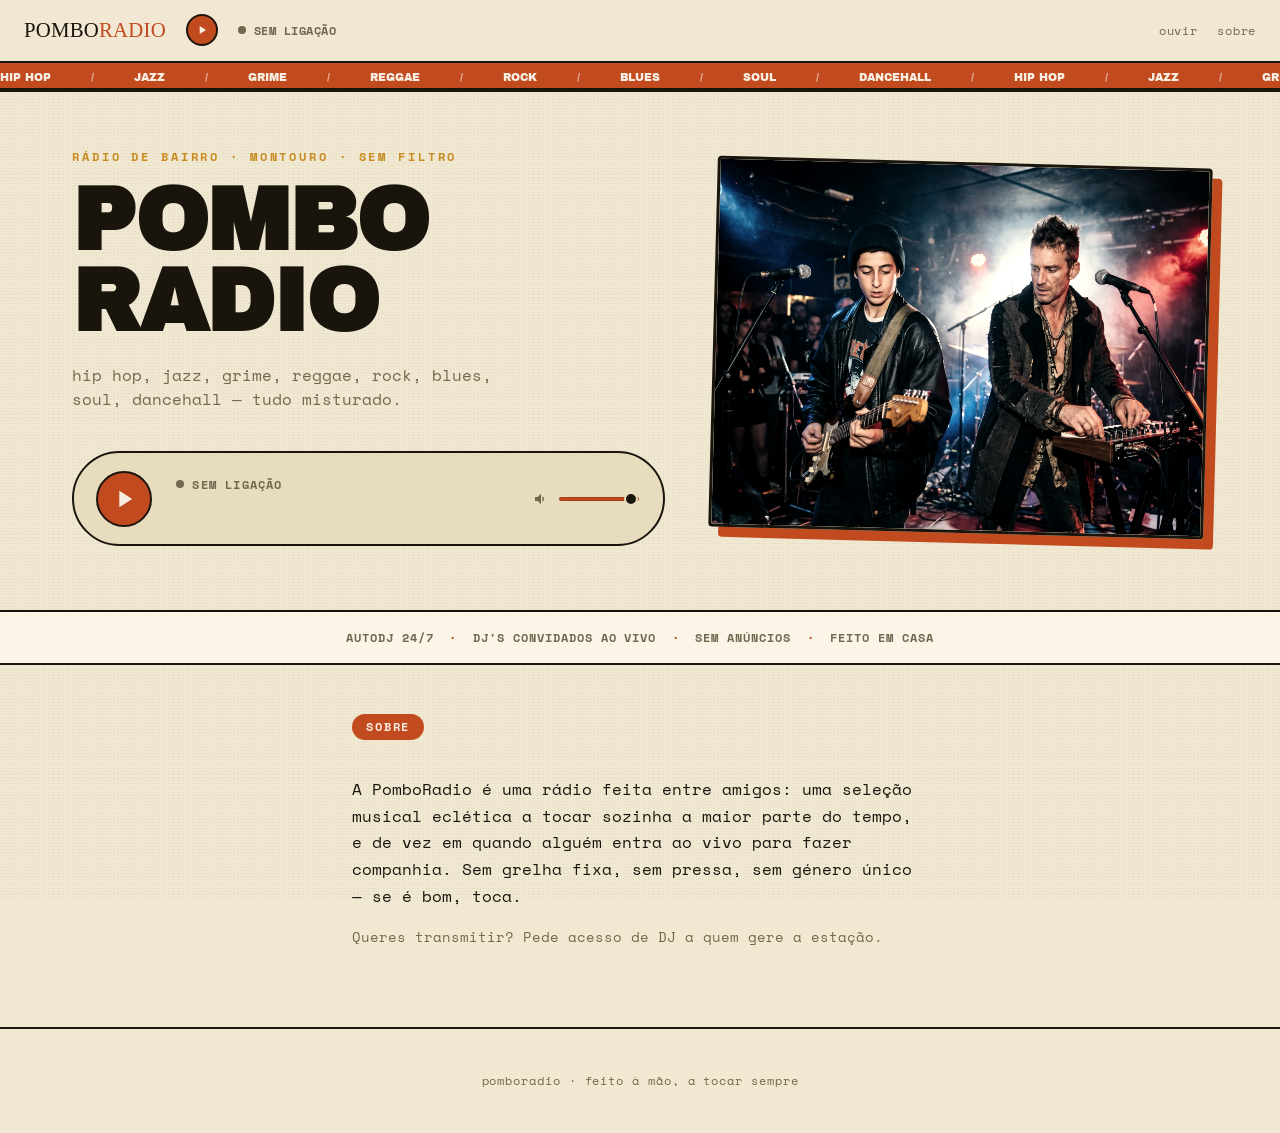
==== commit a82cf226: "Remove 'tocado recentemente' section" ====
--- a/site/index.html
+++ b/site/index.html
@@ -34,7 +34,6 @@
 
       <nav class="links">
         <a href="#ouvir">ouvir</a>
-        <a href="#episodios">episódios</a>
         <a href="#sobre">sobre</a>
       </nav>
 
@@ -47,7 +46,6 @@
     <!-- Mobile dropdown nav -->
     <nav class="mobile-nav" id="mobileNav" aria-hidden="true">
       <a href="#ouvir">ouvir</a>
-      <a href="#episodios">episódios</a>
       <a href="#sobre">sobre</a>
     </nav>
 
@@ -98,16 +96,6 @@
       <p>autodj 24/7 <span class="sep">·</span> dj's convidados ao vivo <span class="sep">·</span> sem anúncios <span class="sep">·</span> feito em casa</p>
     </section>
 
-    <section class="episodes" id="episodios">
-      <h2>tocado recentemente</h2>
-      <div id="historyGrid" class="episodes-grid">
-        <div class="episode-card skeleton"></div>
-        <div class="episode-card skeleton"></div>
-        <div class="episode-card skeleton"></div>
-        <div class="episode-card skeleton"></div>
-      </div>
-    </section>
-
     <section class="about" id="sobre">
       <span class="pill">sobre</span>
       <p>
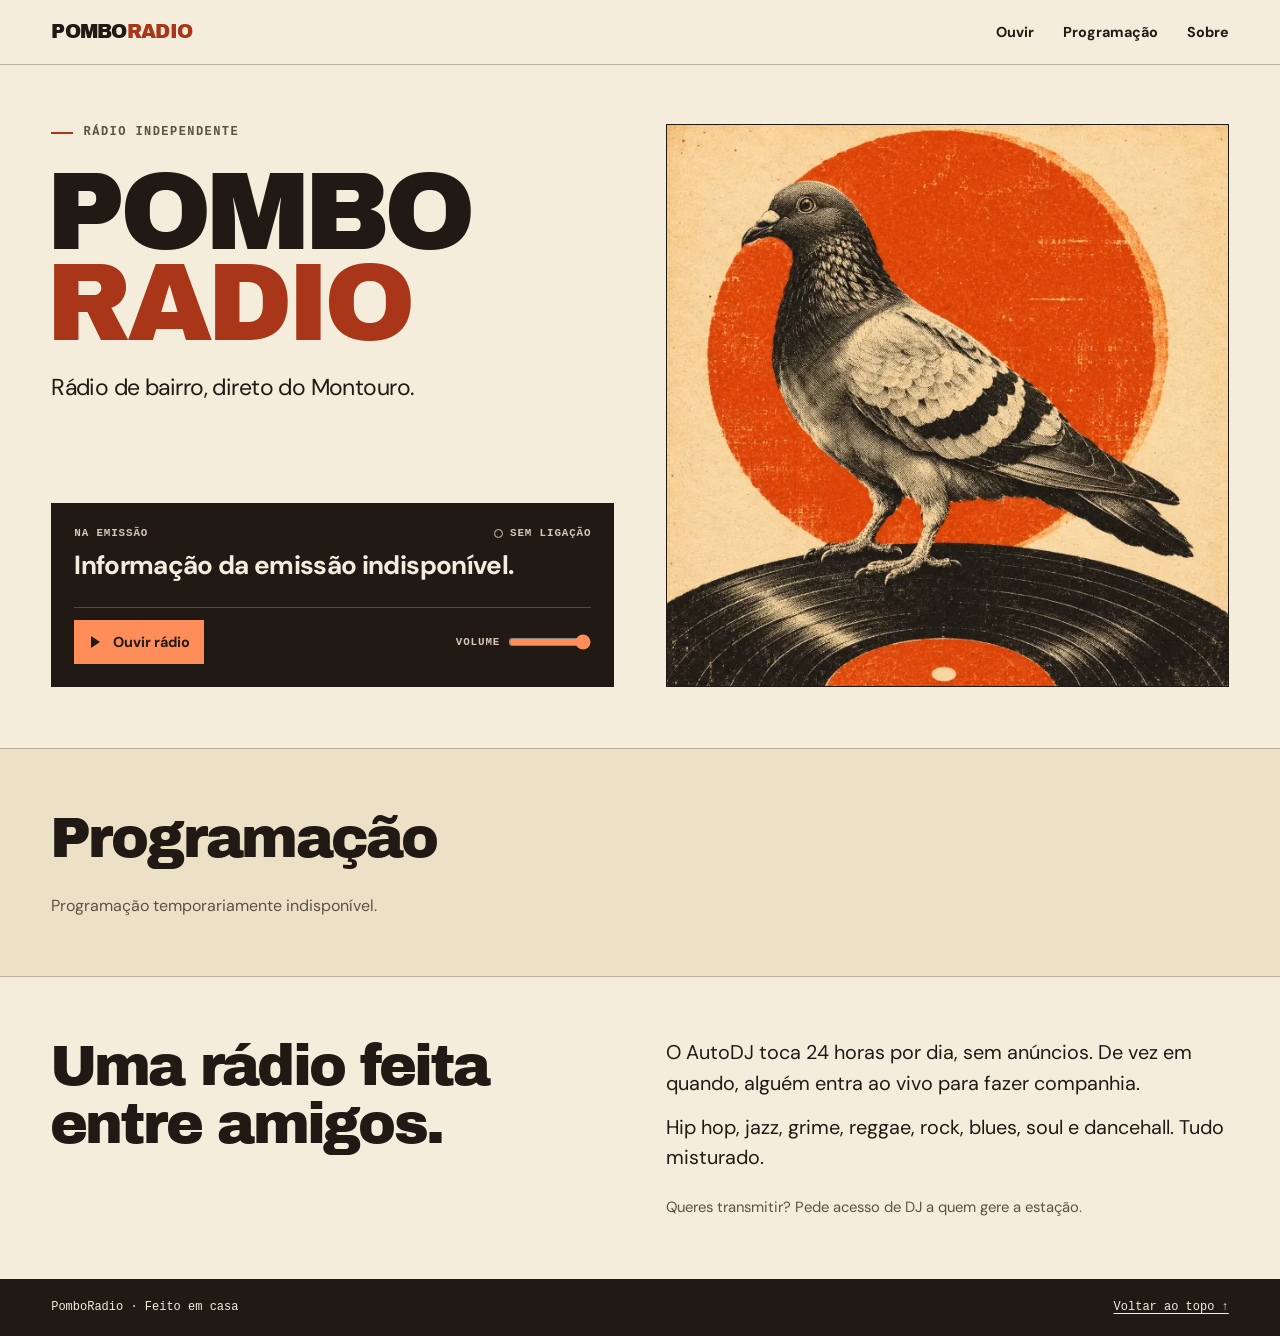
==== commit f8645835: "Redesign PomboRadio and add programme administration" ====
--- a/site/index.html
+++ b/site/index.html
@@ -1,118 +1,114 @@
 <!DOCTYPE html>
-<html lang="pt">
+<html lang="pt-PT">
 <head>
-<meta charset="UTF-8" />
-<meta name="viewport" content="width=device-width, initial-scale=1.0" />
-<title>PomboRadio — no ar</title>
-<meta name="description" content="PomboRadio — hip hop, jazz, grime, reggae, rock, blues, soul, dancehall. Tudo misturado, direto do Montouro." />
-<!-- SVG emoji favicon -->
-<link rel="icon" href="data:image/svg+xml,<svg xmlns='http://www.w3.org/2000/svg' viewBox='0 0 100 100'><text y='.9em' font-size='90'>🕊️</text></svg>">
-<link rel="preconnect" href="https://fonts.googleapis.com">
-<link rel="preconnect" href="https://fonts.gstatic.com" crossorigin>
-<link href="https://fonts.googleapis.com/css2?family=Archivo+Black&family=Permanent+Marker&family=Space+Mono:ital,wght@0,400;0,700;1,400&display=swap" rel="stylesheet">
-<link rel="stylesheet" href="style.css" />
+  <meta charset="UTF-8">
+  <meta name="viewport" content="width=device-width, initial-scale=1.0">
+  <meta name="theme-color" content="#f5eddb">
+  <title>PomboRadio — Rádio de bairro, direto do Montouro</title>
+  <meta name="description" content="PomboRadio, rádio independente do Montouro. Hip hop, jazz, grime, reggae, rock, blues, soul e dancehall, tudo misturado.">
+  <link rel="icon" href="data:image/svg+xml,<svg xmlns='http://www.w3.org/2000/svg' viewBox='0 0 100 100'><text y='.9em' font-size='90'>🕊️</text></svg>">
+  <link rel="preconnect" href="https://fonts.googleapis.com">
+  <link rel="preconnect" href="https://fonts.gstatic.com" crossorigin>
+  <link href="https://fonts.googleapis.com/css2?family=Archivo+Black&family=DM+Sans:wght@400;600;700&display=swap" rel="stylesheet">
+  <link rel="stylesheet" href="style.css">
 </head>
 <body>
+  <header class="site-header">
+    <div class="header-inner page-width page-columns">
+      <a class="wordmark" href="#ouvir">Pombo<span>Radio</span></a>
 
-  <div class="noise"></div>
-  <audio id="stream" preload="none"></audio>
+      <div class="header-actions">
+        <div class="mini-player" id="miniPlayer" hidden>
+          <button class="play-control mini-button" id="miniPlayBtn" type="button" data-playback="paused" aria-label="Ouvir rádio">
+            <span class="play-icon" aria-hidden="true"></span>
+          </button>
+          <span class="mini-title" id="miniTrack"></span>
+          <span class="mini-feedback" id="miniFeedback" aria-hidden="true"></span>
+        </div>
 
-  <header class="topbar">
-    <div class="topbar-inner">
-      <span class="brand">POMBO<span class="brand-dot">RADIO</span></span>
-
-      <button id="miniPlayBtn" class="mini-play" aria-label="Ouvir agora">
-        <svg class="mini-icon-play" viewBox="0 0 24 24" width="14" height="14"><path fill="currentColor" d="M8 5v14l11-7z"/></svg>
-        <svg class="mini-icon-pause" viewBox="0 0 24 24" width="14" height="14" style="display:none"><path fill="currentColor" d="M6 5h4v14H6zM14 5h4v14h-4z"/></svg>
-      </button>
-
-      <div class="mini-status">
-        <span id="miniLiveDot" class="dot"></span>
-        <span id="miniStatusText">a ligar&hellip;</span>
-        <span id="miniTrack" class="mini-track"></span>
-      </div>
-
-      <nav class="links">
-        <a href="#ouvir">ouvir</a>
-        <a href="#sobre">sobre</a>
-      </nav>
-
-      <!-- Mobile hamburger -->
-      <button id="navToggle" class="nav-toggle" aria-label="Menu" aria-expanded="false">
-        <span></span><span></span><span></span>
-      </button>
-    </div>
-
-    <!-- Mobile dropdown nav -->
-    <nav class="mobile-nav" id="mobileNav" aria-hidden="true">
-      <a href="#ouvir">ouvir</a>
-      <a href="#sobre">sobre</a>
-    </nav>
-
-    <div class="genre-ticker" aria-hidden="true">
-      <div class="genre-ticker-track">
-        <span>HIP HOP</span><span>JAZZ</span><span>GRIME</span><span>REGGAE</span><span>ROCK</span><span>BLUES</span><span>SOUL</span><span>DANCEHALL</span>
-        <span>HIP HOP</span><span>JAZZ</span><span>GRIME</span><span>REGGAE</span><span>ROCK</span><span>BLUES</span><span>SOUL</span><span>DANCEHALL</span>
+        <nav class="site-nav" aria-label="Navegação principal">
+          <a href="#ouvir">Ouvir</a>
+          <a href="#programacao">Programação</a>
+          <a href="#sobre">Sobre</a>
+        </nav>
       </div>
     </div>
   </header>
 
   <main>
-    <section class="hero" id="ouvir">
-      <div class="hero-text">
-        <p class="eyebrow">rádio de bairro · montouro · sem filtro</p>
-        <h1 class="title">Pombo<br>Radio</h1>
-        <p class="tagline">hip hop, jazz, grime, reggae, rock, blues, soul, dancehall — tudo misturado.</p>
+    <section class="hero page-width page-columns" id="ouvir" aria-labelledby="stationName">
+      <div class="hero-content">
+        <p class="eyebrow">Rádio independente</p>
+        <h1 class="hero-title" id="stationName">Pombo<span>Radio</span></h1>
+        <p class="hero-intro">Rádio de bairro, direto do Montouro.</p>
 
-        <div class="player">
-          <button id="playBtn" class="play-btn" aria-label="Ouvir agora">
-            <svg id="iconPlay" viewBox="0 0 24 24" width="28" height="28"><path fill="currentColor" d="M8 5v14l11-7z"/></svg>
-            <svg id="iconPause" viewBox="0 0 24 24" width="28" height="28" style="display:none"><path fill="currentColor" d="M6 5h4v14H6zM14 5h4v14h-4z"/></svg>
-          </button>
-
-          <div class="nowplaying">
-            <div class="status">
-              <span id="liveDot" class="dot"></span>
-              <span id="statusText">a ligar&hellip;</span>
-            </div>
-            <div id="trackTitle" class="track">&nbsp;</div>
+        <section class="player" aria-labelledby="playerTitle">
+          <div class="player-header">
+            <h2 class="player-label" id="playerTitle">Na emissão</h2>
+            <span class="station-status" id="stationStatus" data-online="false" role="status">A ligar…</span>
           </div>
 
-          <div class="volume-wrap">
-            <svg class="vol-icon" viewBox="0 0 24 24" width="16" height="16" aria-hidden="true">
-              <path fill="currentColor" d="M3 9v6h4l5 5V4L7 9H3zm13.5 3c0-1.77-1.02-3.29-2.5-4.03v8.05c1.48-.73 2.5-2.25 2.5-4.02z"/>
-            </svg>
-            <input id="volumeSlider" class="vol-slider" type="range" min="0" max="1" step="0.02" value="1" aria-label="Volume">
+          <div class="now-playing">
+            <p class="track" id="trackTitle">A procurar a emissão…</p>
+            <p class="source" id="sourceText" hidden></p>
           </div>
-        </div>
+
+          <div class="player-controls">
+            <button class="play-control play-button" id="playBtn" type="button" data-playback="paused">
+              <span class="play-icon" aria-hidden="true"></span>
+              <span id="playLabel">Ouvir rádio</span>
+            </button>
+            <label class="volume">
+              <span>Volume</span>
+              <input id="volumeSlider" type="range" min="0" max="1" step="0.02" value="1">
+            </label>
+          </div>
+          <p class="playback-message" id="playbackMessage" role="status"></p>
+        </section>
       </div>
 
-      <div class="hero-media">
-        <img src="assets/hero.jpg" alt="" />
+      <div class="hero-art">
+        <img
+          src="assets/pombo-vinyl.webp"
+          srcset="assets/pombo-vinyl-small.webp 640w, assets/pombo-vinyl.webp 1200w"
+          sizes="(max-width: 47rem) 94vw, (max-width: 85rem) 48vw, 40rem"
+          width="1200" height="1200"
+          alt="Ilustração de um pombo sobre um disco de vinil, em creme, preto e laranja."
+          fetchpriority="high"
+        >
       </div>
     </section>
 
-    <section class="strip">
-      <p>autodj 24/7 <span class="sep">·</span> dj's convidados ao vivo <span class="sep">·</span> sem anúncios <span class="sep">·</span> feito em casa</p>
+    <section class="schedule" id="programacao" aria-labelledby="scheduleTitle">
+      <div class="schedule-inner page-width">
+        <h2 class="schedule-title" id="scheduleTitle">Programação</h2>
+        <p class="schedule-status" id="scheduleStatus" role="status">A carregar a programação…</p>
+        <ul class="schedule-list" id="scheduleList"></ul>
+      </div>
     </section>
 
-    <section class="about" id="sobre">
-      <span class="pill">sobre</span>
-      <p>
-        A PomboRadio é uma rádio feita entre amigos: uma seleção musical eclética
-        a tocar sozinha a maior parte do tempo, e de vez em quando alguém entra
-        ao vivo para fazer companhia. Sem grelha fixa, sem pressa, sem género
-        único — se é bom, toca.
-      </p>
-      <p class="muted">Queres transmitir? Pede acesso de DJ a quem gere a estação.</p>
+    <section class="about" id="sobre" aria-labelledby="aboutTitle">
+      <div class="about-inner page-width page-columns">
+        <h2 id="aboutTitle">Uma rádio feita entre amigos.</h2>
+        <div class="about-copy">
+          <p>O AutoDJ toca 24 horas por dia, sem anúncios. De vez em quando, alguém entra ao vivo para fazer companhia.</p>
+          <p>Hip hop, jazz, grime, reggae, rock, blues, soul e dancehall. Tudo misturado.</p>
+          <p class="dj-note">Queres transmitir? Pede acesso de DJ a quem gere a estação.</p>
+        </div>
+      </div>
     </section>
   </main>
 
-  <footer>
-    <p>pomboradio · feito à mão, a tocar sempre</p>
+  <footer class="site-footer">
+    <div class="footer-inner page-width">
+      <p>PomboRadio · Feito em casa</p>
+      <a href="#ouvir">Voltar ao topo ↑</a>
+    </div>
   </footer>
 
+  <audio id="stream" preload="none"></audio>
   <script src="config.js"></script>
   <script src="script.js"></script>
+  <script src="schedule.js"></script>
 </body>
 </html>
--- a/site/style.css
+++ b/site/style.css
@@ -1,528 +1,511 @@
 :root {
-  --bg: #f1e8d2;        /* warm cream/parchment */
-  --bg-soft: #e8dcbe;   /* deeper cream, for the player pill */
-  --bg-card: #faf5e6;   /* near-white cream, for cards */
-  --fg: #19150d;        /* ink black */
-  --muted: #71684f;     /* warm brown-gray */
-  --accent: #c24a1f;    /* burnt terracotta, signature color */
-  --accent-2: #c88a1f;  /* mustard, used sparingly */
-  --on-accent: #f7ede0; /* text color when sitting on top of --accent */
-  --line: rgba(25, 21, 13, 0.14);
-  --font: 'Space Mono', ui-monospace, 'SFMono-Regular', Menlo, monospace;
-  --font-display: 'Archivo Black', 'Space Mono', ui-monospace, monospace;
-  --font-hand: 'Permanent Marker', cursive;
+  --paper: #f5eddb;
+  --paper-deep: #ece0c7;
+  --ink: #211914;
+  --muted: #5d5146;
+  --rust: #a93618;
+  --signal: #ff8d59;
+  --player-muted: #d9c6b3;
+  --rule: #bbad97;
+  --player-rule: #5b483e;
+  --font-sans: 'DM Sans', system-ui, sans-serif;
+  --font-display: 'Archivo Black', 'Arial Black', system-ui, sans-serif;
+  --font-mono: ui-monospace, 'SFMono-Regular', Consolas, monospace;
+  --gutter: clamp(1rem, 4vw, 3.5rem);
+  --column-gap: clamp(1.75rem, 4vw, 3.5rem);
+  --header-height: 4rem;
+  --section-space: clamp(2.25rem, 4.7vw, 4.5rem);
 }
 
 * { box-sizing: border-box; }
 
-html {
-  scroll-behavior: smooth;
-}
-
-html, body {
-  margin: 0;
-  padding: 0;
-  background: var(--bg);
-  color: var(--fg);
-  font-family: var(--font);
-  min-height: 100%;
-}
+[hidden] { display: none !important; }
+
+html { scroll-padding-top: var(--header-height); }
 
 body {
+  margin: 0;
+  background: var(--paper);
+  color: var(--ink);
+  font-family: var(--font-sans);
+}
+
+a { color: inherit; }
+
+button, input { font: inherit; }
+
+:focus-visible {
+  outline: 2px solid var(--rust);
+  outline-offset: 4px;
+}
+
+.page-width {
+  width: min(78rem, calc(100% - 2 * var(--gutter)));
+  margin-inline: auto;
+}
+
+.site-header {
+  position: sticky;
+  z-index: 2;
+  top: 0;
+  background: var(--paper);
+  box-shadow: 0 1px 0 var(--rule);
+}
+
+.header-inner {
+  display: flex;
+  align-items: center;
+  justify-content: space-between;
+  min-height: var(--header-height);
+}
+
+.page-columns {
+  display: grid;
+  grid-template-columns: repeat(2, minmax(0, 1fr));
+  column-gap: var(--column-gap);
+}
+
+.wordmark {
+  justify-self: start;
+  font: 400 clamp(0.86rem, 2.2vw, 1.22rem)/1 var(--font-display);
+  letter-spacing: -0.035em;
+  text-decoration: none;
+  text-transform: uppercase;
+  white-space: nowrap;
+}
+
+.wordmark span, .hero-title span { color: var(--rust); }
+
+.header-actions {
+  display: flex;
+  align-items: center;
+  gap: clamp(0.45rem, 1.7vw, 1.25rem);
+  min-width: 0;
+}
+
+.site-nav {
+  display: flex;
+  align-items: center;
+  gap: clamp(0.75rem, 2.25vw, 2rem);
+}
+
+.header-actions .site-nav {
+  flex: none;
+  margin-inline-start: auto;
+}
+
+.site-nav a {
+  display: grid;
+  place-items: center;
+  min-height: 2.75rem;
+  font-size: 0.9rem;
+  font-weight: 700;
+  text-decoration: none;
+}
+
+.site-nav a:hover { color: var(--rust); }
+
+.mini-player {
   position: relative;
-  overflow-x: hidden;
-}
-
-/* subtle paper-grain texture */
-.noise {
-  position: fixed;
-  inset: 0;
-  pointer-events: none;
-  z-index: 0;
-  opacity: 0.06;
-  background-image: radial-gradient(circle at 20% 20%, var(--fg) 0.5px, transparent 0.5px),
-                     radial-gradient(circle at 70% 60%, var(--fg) 0.5px, transparent 0.5px);
-  background-size: 3px 3px, 5px 5px;
-}
-
-a { color: inherit; text-decoration: none; }
-a:hover { color: var(--accent); }
-
-/* ---------- sticky top bar ---------- */
-
-.topbar {
-  position: sticky;
-  top: 0;
-  z-index: 10;
-  background: rgba(241, 232, 210, 0.92);
-  backdrop-filter: blur(10px);
-  border-bottom: 2px solid var(--fg);
-}
-
-.topbar-inner {
-  display: flex;
-  align-items: center;
-  gap: 1.25rem;
-  padding: 0.9rem 1.5rem;
-}
-
-.brand {
-  flex-shrink: 0;
-  font-family: var(--font-hand);
-  font-size: 1.3rem;
-  letter-spacing: 0.01em;
-}
-.brand-dot { color: var(--accent); }
-
-.mini-play {
-  flex-shrink: 0;
-  width: 32px;
-  height: 32px;
-  border-radius: 50%;
-  border: 2px solid var(--fg);
-  background: var(--accent);
-  color: var(--on-accent);
-  cursor: pointer;
-  display: flex;
-  align-items: center;
-  justify-content: center;
-  transition: filter 0.15s ease, transform 0.1s ease;
-}
-.mini-play:hover { filter: brightness(1.08); transform: scale(1.07); }
-.mini-play:active { transform: scale(0.94); }
-
-.mini-status {
-  display: flex;
-  align-items: center;
-  gap: 0.5rem;
+  display: flex;
+  flex: 1;
+  align-items: center;
+  gap: 0.65rem;
   min-width: 0;
-  flex: 1;
-  font-size: 0.72rem;
-  letter-spacing: 0.04em;
-  color: var(--muted);
-  overflow: hidden;
-  white-space: nowrap;
-}
-.mini-track {
-  color: var(--fg);
+  max-width: 21rem;
+}
+
+.mini-title {
   overflow: hidden;
   text-overflow: ellipsis;
-}
-.mini-status #miniStatusText { text-transform: uppercase; flex-shrink: 0; font-weight: 700; }
-
-.links { display: flex; gap: 1.25rem; flex-shrink: 0; }
-.links a {
-  font-size: 0.75rem;
-  letter-spacing: 0.06em;
+  white-space: nowrap;
   color: var(--muted);
-  text-transform: lowercase;
-}
-.links a:hover { color: var(--accent); }
-
-/* ---------- mobile hamburger ---------- */
-
-.nav-toggle {
-  display: none;
+  font: 0.75rem/1.4 var(--font-mono);
+}
+
+.mini-feedback:not(:empty) {
+  position: absolute;
+  inset-block-start: calc(100% + 0.75rem);
+  inset-inline-start: 0;
+  width: max-content;
+  max-width: min(16rem, 55vw);
+  padding: 0.5rem 0.65rem;
+  background: var(--ink);
+  color: var(--paper);
+  font-size: 0.8rem;
+}
+
+.hero, .about-inner, .schedule-inner {
+  padding-block: var(--section-space);
+}
+
+.hero-content {
+  display: flex;
   flex-direction: column;
-  justify-content: center;
-  gap: 5px;
-  width: 36px;
-  height: 36px;
-  background: none;
-  border: 2px solid var(--fg);
-  border-radius: 6px;
-  cursor: pointer;
-  flex-shrink: 0;
-  padding: 7px 8px;
-  transition: background 0.15s;
-}
-.nav-toggle:hover { background: var(--bg-soft); }
-.nav-toggle span {
+  min-width: 0;
+}
+
+.eyebrow {
+  display: flex;
+  align-items: center;
+  gap: 0.65rem;
+  margin: 0 0 clamp(0.9rem, 2vw, 1.75rem);
+  color: var(--muted);
+  font: 700 0.75rem/1.4 var(--font-mono);
+  letter-spacing: 0.12em;
+  text-transform: uppercase;
+}
+
+.eyebrow::before {
+  content: '';
+  width: 1.375rem;
+  height: 2px;
+  background: var(--rust);
+}
+
+.hero-title {
+  margin: 0 0 0 -0.045em;
+  font: 400 clamp(3.6rem, 8.6vw, 8.35rem)/0.83 var(--font-display);
+  letter-spacing: -0.052em;
+  text-transform: uppercase;
+}
+
+.hero-title span { display: block; }
+
+.hero-intro {
+  margin: clamp(0.9rem, 1.8vw, 1.6rem) 0 clamp(1.35rem, 2.8vw, 2.35rem);
+  font-size: clamp(1.065rem, 1.8vw, 1.45rem);
+  letter-spacing: -0.025em;
+  line-height: 1.32;
+}
+
+.hero-art {
+  position: relative;
+  border: 1px solid var(--ink);
+  background: var(--paper-deep);
+}
+
+.hero-art::before {
+  content: '';
   display: block;
-  width: 100%;
-  height: 2px;
-  background: var(--fg);
-  border-radius: 2px;
-  transition: transform 0.2s, opacity 0.2s;
-}
-/* open state */
-.nav-toggle[aria-expanded="true"] span:nth-child(1) { transform: translateY(7px) rotate(45deg); }
-.nav-toggle[aria-expanded="true"] span:nth-child(2) { opacity: 0; }
-.nav-toggle[aria-expanded="true"] span:nth-child(3) { transform: translateY(-7px) rotate(-45deg); }
-
-.mobile-nav {
-  display: none;
-  flex-direction: column;
-  border-top: 1px solid var(--line);
-  padding: 0.5rem 1.5rem 0.75rem;
-  gap: 0.1rem;
-}
-.mobile-nav.open { display: flex; }
-.mobile-nav a {
-  font-size: 0.88rem;
-  letter-spacing: 0.06em;
-  color: var(--muted);
-  text-transform: lowercase;
-  padding: 0.4rem 0;
-  border-bottom: 1px solid var(--line);
-}
-.mobile-nav a:last-child { border-bottom: none; }
-.mobile-nav a:hover { color: var(--accent); }
-
-/* genre ticker marquee */
-.genre-ticker {
-  overflow: hidden;
-  border-top: 2px solid var(--fg);
-  border-bottom: 2px solid var(--fg);
-  background: var(--accent);
-  white-space: nowrap;
-}
-.genre-ticker-track {
-  display: inline-flex;
-  gap: 2.5rem;
-  padding: 0.35rem 0;
-  animation: ticker 22s linear infinite;
-  font-family: var(--font-display);
-  font-size: 0.68rem;
-  color: var(--on-accent);
-}
-.genre-ticker-track span::after {
-  content: "/";
-  margin-left: 2.5rem;
-  opacity: 0.6;
-}
-@keyframes ticker {
-  from { transform: translateX(0); }
-  to   { transform: translateX(-50%); }
-}
-@media (prefers-reduced-motion: reduce) {
-  .genre-ticker-track { animation: none; }
-}
-
-/* ---------- main / hero ---------- */
-
-main { position: relative; z-index: 1; }
-
-#ouvir, #episodios, #sobre { scroll-margin-top: 90px; }
-
-.hero {
-  max-width: 1200px;
-  margin: 0 auto;
-  padding: 3.5rem 2rem 4rem;
-  display: grid;
-  grid-template-columns: 1.2fr 1fr;
-  gap: 3rem;
-  align-items: center;
-}
-
-.hero-media {
-  border: 3px solid var(--fg);
-  border-radius: 4px;
-  overflow: hidden;
-  transform: rotate(1.5deg);
-  box-shadow: 10px 10px 0 var(--accent);
-  transition: transform 0.3s ease, box-shadow 0.3s ease;
-}
-.hero-media:hover {
-  transform: rotate(0deg);
-  box-shadow: 6px 6px 0 var(--accent);
-}
-.hero-media img {
-  display: block;
+  aspect-ratio: 1;
+}
+
+.hero-art img {
+  position: absolute;
+  inset: 0;
   width: 100%;
   height: 100%;
   object-fit: cover;
-  filter: sepia(0.25) contrast(1.05);
-}
-
-.eyebrow {
-  color: var(--accent-2);
-  letter-spacing: 0.25em;
-  text-transform: uppercase;
-  font-size: 0.72rem;
-  margin: 0 0 1rem;
-  font-weight: 700;
-}
-
-.title {
-  font-family: var(--font-display);
-  font-size: clamp(3rem, 7vw, 5.5rem);
-  line-height: 0.92;
-  letter-spacing: -0.01em;
-  margin: 0;
-  text-transform: uppercase;
-  color: var(--fg);
-}
-
-.tagline {
-  margin: 1.25rem 0 2.5rem;
-  color: var(--muted);
-  font-size: 1rem;
-  max-width: 42ch;
 }
 
 .player {
-  display: flex;
-  align-items: center;
-  gap: 1.5rem;
-  padding: 1.1rem 1.4rem;
-  border: 2px solid var(--fg);
-  border-radius: 999px;
-  background: var(--bg-soft);
-}
-
-.play-btn {
-  flex-shrink: 0;
-  width: 56px;
-  height: 56px;
-  border-radius: 50%;
-  border: 2px solid var(--fg);
-  background: var(--accent);
-  color: var(--on-accent);
-  cursor: pointer;
-  display: flex;
-  align-items: center;
-  justify-content: center;
-  transition: transform 0.15s ease, filter 0.15s ease;
-}
-.play-btn:hover { transform: scale(1.06); filter: brightness(1.1); }
-.play-btn:active { transform: scale(0.96); }
-
-.nowplaying { display: flex; flex-direction: column; gap: 0.3rem; min-width: 0; flex: 1; }
-
-.status {
-  display: flex;
-  align-items: center;
-  gap: 0.5rem;
-  font-size: 0.75rem;
-  letter-spacing: 0.1em;
-  text-transform: uppercase;
-  font-weight: 700;
-  color: var(--muted);
-}
-
-.dot {
-  width: 8px;
-  height: 8px;
-  border-radius: 50%;
-  background: var(--muted);
-  flex-shrink: 0;
-}
-.dot.live {
-  background: var(--accent);
-  box-shadow: 0 0 0 0 rgba(194, 74, 31, 0.6);
-  animation: pulse 1.6s infinite;
-}
-
-@keyframes pulse {
-  0%   { box-shadow: 0 0 0 0 rgba(194, 74, 31, 0.55); }
-  70%  { box-shadow: 0 0 0 10px rgba(194, 74, 31, 0); }
-  100% { box-shadow: 0 0 0 0 rgba(194, 74, 31, 0); }
-}
-
-.track {
-  font-size: 1rem;
-  white-space: nowrap;
-  overflow: hidden;
-  text-overflow: ellipsis;
-  max-width: 48vw;
-  color: var(--fg);
-}
-
-/* ---------- volume slider ---------- */
-
-.volume-wrap {
-  display: flex;
-  align-items: center;
-  gap: 0.5rem;
-  flex-shrink: 0;
-}
-
-.vol-icon {
-  color: var(--muted);
-  flex-shrink: 0;
-}
-
-.vol-slider {
-  -webkit-appearance: none;
-  appearance: none;
-  width: 80px;
-  height: 4px;
-  border-radius: 2px;
-  background: var(--line);
-  outline: none;
-  cursor: pointer;
-  /* filled portion via JS-set custom property */
-  background: linear-gradient(to right, var(--accent) 0%, var(--accent) var(--vol, 100%), var(--bg-soft) var(--vol, 100%));
-  border: 1px solid rgba(25,21,13,0.2);
-}
-.vol-slider::-webkit-slider-thumb {
-  -webkit-appearance: none;
-  width: 14px;
-  height: 14px;
-  border-radius: 50%;
-  background: var(--fg);
-  border: 2px solid var(--bg-soft);
-  cursor: pointer;
-  transition: transform 0.1s;
-}
-.vol-slider::-webkit-slider-thumb:hover { transform: scale(1.2); }
-.vol-slider::-moz-range-thumb {
-  width: 14px;
-  height: 14px;
-  border-radius: 50%;
-  background: var(--fg);
-  border: 2px solid var(--bg-soft);
-  cursor: pointer;
-}
-
-.strip {
-  border-top: 2px solid var(--fg);
-  border-bottom: 2px solid var(--fg);
-  padding: 1rem 2rem;
-  background: var(--bg-card);
-}
-.strip p {
-  margin: 0;
-  text-align: center;
-  font-size: 0.78rem;
+  margin-top: auto;
+  padding: clamp(1rem, 1.8vw, 1.5rem);
+  background: var(--ink);
+  color: var(--paper);
+}
+
+.player :focus-visible, .site-footer :focus-visible { outline-color: var(--signal); }
+
+.player-header {
+  display: flex;
+  align-items: center;
+  justify-content: space-between;
+  gap: 0.5rem 1rem;
+  flex-wrap: wrap;
+}
+
+.player-label, .station-status, .source, .volume > span {
+  font: 700 0.68rem/1.4 var(--font-mono);
   letter-spacing: 0.08em;
   text-transform: uppercase;
+}
+
+.player-label {
+  margin: 0;
+  color: var(--player-muted);
+}
+
+.station-status {
+  display: inline-flex;
+  align-items: center;
+  gap: 0.45rem;
+  color: var(--player-muted);
+}
+
+.station-status::before {
+  content: '';
+  width: 0.45rem;
+  height: 0.45rem;
+  border: 1px solid currentColor;
+  border-radius: 50%;
+}
+
+.station-status[data-online='true'] { color: var(--signal); }
+
+.station-status[data-online='true']::before { background: currentColor; }
+
+.now-playing {
+  min-height: 4.1rem;
+  padding-block: 0.55rem 0.8rem;
+}
+
+.track {
+  margin: 0;
+  overflow-wrap: anywhere;
+  font-size: clamp(1.13rem, 2.05vw, 1.65rem);
+  font-weight: 700;
+  line-height: 1.18;
+  letter-spacing: -0.025em;
+}
+
+.source {
+  margin: 0.35rem 0 0;
+  color: var(--player-muted);
+  overflow-wrap: anywhere;
+}
+
+.player-controls {
+  display: flex;
+  align-items: center;
+  justify-content: space-between;
+  flex-wrap: wrap;
+  gap: 0.5rem 0.8rem;
+  padding-top: 0.8rem;
+  border-top: 1px solid var(--player-rule);
+}
+
+.play-control {
+  display: inline-flex;
+  align-items: center;
+  justify-content: center;
+  gap: 0.6rem;
+  min-height: 2.75rem;
+  border: 0;
+  background: var(--signal);
+  color: var(--ink);
+  font-size: 0.9rem;
+  font-weight: 700;
+  cursor: pointer;
+}
+
+.play-control:hover { background: #ffac84; }
+.play-control:active { background: #ef7b47; }
+
+.play-button { padding-inline: 0.85rem; }
+
+.mini-button {
+  flex: 0 0 2.75rem;
+  padding: 0;
+  background: var(--ink);
+  color: var(--paper);
+}
+
+.mini-button:hover, .mini-button:active {
+  background: var(--rust);
+  color: var(--paper);
+}
+
+.play-icon {
+  display: grid;
+  place-items: center;
+  width: 1rem;
+  height: 1rem;
+}
+
+.play-icon::before {
+  content: '';
+  width: 0.7rem;
+  height: 0.75rem;
+  border-inline: 0.22rem solid currentColor;
+  box-sizing: border-box;
+}
+
+[data-playback='paused'] .play-icon::before {
+  width: 0;
+  height: 0;
+  border: 0.375rem solid transparent;
+  border-right: 0;
+  border-left: 0.6rem solid currentColor;
+}
+
+.volume {
+  display: flex;
+  align-items: center;
+  gap: 0.5rem;
+  color: var(--player-muted);
+}
+
+.volume input {
+  width: clamp(3.5rem, 6.5vw, 5.5rem);
+  height: 2.75rem;
+  margin: 0;
+  accent-color: var(--signal);
+  color-scheme: dark;
+  cursor: pointer;
+}
+
+.playback-message {
+  margin: 0.75rem 0 0;
+  color: var(--signal);
+  font-size: 0.825rem;
+}
+
+.playback-message:empty { margin: 0; }
+
+.schedule {
+  border-top: 1px solid var(--rule);
+  background: var(--paper-deep);
+}
+
+.schedule-title, .about h2 {
+  margin: 0 0 0 -0.025em;
+  font: 400 clamp(2rem, 4.45vw, 4rem)/1.02 var(--font-display);
+  letter-spacing: -0.048em;
+}
+
+.schedule-status { margin: 0; color: var(--muted); }
+
+.schedule-list {
+  margin: 0;
+  padding: 0;
+  list-style: none;
+}
+
+.schedule-status:not(:empty), .schedule-list:not(:empty) {
+  margin-top: clamp(1.25rem, 2.2vw, 2rem);
+}
+
+.schedule-row {
+  align-items: start;
+  padding-block: clamp(0.95rem, 1.55vw, 1.35rem);
+  border-top: 1px solid var(--rule);
+}
+
+.schedule-row:last-child { border-bottom: 1px solid var(--rule); }
+
+.schedule-summary {
+  display: grid;
+  grid-template-columns: clamp(7.5rem, 11vw, 10rem) minmax(0, 1fr);
+  gap: clamp(0.8rem, 1.9vw, 1.5rem);
+}
+
+.schedule-date {
   color: var(--muted);
+  font: 700 0.72rem/1.5 var(--font-mono);
+  letter-spacing: 0.045em;
+  text-transform: uppercase;
+}
+
+.schedule-date time {
+  display: block;
+  margin-top: 0.15rem;
+  color: var(--rust);
+  font-size: 0.8rem;
+  white-space: nowrap;
+}
+
+.schedule-details, .schedule-description { overflow-wrap: anywhere; }
+
+.schedule-details h3 {
+  margin: 0;
+  font-size: clamp(1.2rem, 1.7vw, 1.5rem);
+  line-height: 1.2;
+  letter-spacing: -0.025em;
+}
+
+.schedule-host, .schedule-description {
+  color: var(--muted);
+  line-height: 1.5;
+}
+
+.schedule-host {
+  margin: 0.25rem 0 0;
+  font-size: 0.9rem;
   font-weight: 700;
 }
-.sep { color: var(--accent); margin: 0 0.6em; }
-
-/* ---------- episode cards ---------- */
-
-.episodes {
-  max-width: 1100px;
-  margin: 0 auto;
-  padding: 4rem 2rem 1rem;
-}
-.episodes h2 {
-  font-family: var(--font-display);
-  font-size: 1.1rem;
-  text-transform: uppercase;
-  letter-spacing: 0.02em;
-  margin: 0 0 1.5rem;
-  color: var(--fg);
-}
-.episodes-grid {
+
+.schedule-description {
+  max-width: 52ch;
+  margin: 0;
+  font-size: 0.95rem;
+}
+
+.about { border-top: 1px solid var(--rule); }
+
+.about h2 { max-width: 13ch; }
+
+.about-copy {
+  max-width: 43ch;
+  font-size: clamp(1.05rem, 1.55vw, 1.25rem);
+  line-height: 1.55;
+}
+
+.about-copy p { margin: 0 0 0.8rem; }
+
+.about-copy .dj-note {
+  margin: 1.45rem 0 0;
+  color: var(--muted);
+  font-size: 0.925rem;
+}
+
+.site-footer {
+  background: var(--ink);
+  color: var(--paper);
+}
+
+.footer-inner {
   display: grid;
-  grid-template-columns: repeat(auto-fill, minmax(220px, 1fr));
-  gap: 1rem;
-}
-.episode-card {
-  background: var(--bg-card);
-  border: 2px solid var(--fg);
-  border-radius: 8px;
-  padding: 1.1rem;
-  min-height: 92px;
-  display: flex;
-  flex-direction: column;
-  justify-content: flex-end;
-  gap: 0.4rem;
-  position: relative;
-  overflow: hidden;
-  transition: transform 0.15s ease, box-shadow 0.15s ease;
-}
-.episode-card:hover {
-  transform: translateY(-2px);
-  box-shadow: 4px 4px 0 var(--fg);
-}
-.episode-card .ep-time {
-  font-size: 0.6rem;
-  letter-spacing: 0.06em;
-  color: var(--muted);
-  text-transform: uppercase;
-  margin-top: 0.1rem;
-}
-.episode-card .ep-tag {
-  display: inline-block;
-  align-self: flex-start;
-  font-size: 0.62rem;
-  letter-spacing: 0.08em;
-  text-transform: uppercase;
-  font-weight: 700;
-  color: var(--on-accent);
-  background: var(--accent-2);
-  border-radius: 999px;
-  padding: 0.15rem 0.6rem;
-}
-.episode-card .ep-tag.live { background: var(--accent); }
-.episode-card .ep-title {
-  font-size: 0.92rem;
-  overflow: hidden;
-  text-overflow: ellipsis;
-  white-space: nowrap;
-  color: var(--fg);
-}
-.episode-card.skeleton {
-  background: linear-gradient(100deg, var(--bg-card) 30%, #ddd0ac 50%, var(--bg-card) 70%);
-  background-size: 200% 100%;
-  animation: shimmer 1.4s infinite;
-}
-@keyframes shimmer {
-  from { background-position: 200% 0; }
-  to   { background-position: -200% 0; }
-}
-
-/* ---------- about ---------- */
-
-.pill {
-  display: inline-block;
-  font-size: 0.72rem;
-  letter-spacing: 0.15em;
-  text-transform: uppercase;
-  font-weight: 700;
-  color: var(--on-accent);
-  background: var(--accent);
-  border-radius: 999px;
-  padding: 0.3rem 0.9rem;
-  margin-bottom: 1.25rem;
-}
-
-.about {
-  max-width: 640px;
-  margin: 0 auto;
-  padding: 3rem 2rem 4rem;
-}
-.about p {
-  line-height: 1.7;
-  color: var(--fg);
-  font-size: 0.98rem;
-}
-.about .muted { color: var(--muted); font-size: 0.88rem; }
-
-footer {
-  position: relative;
-  z-index: 1;
-  padding: 2rem;
-  text-align: center;
-  font-size: 0.72rem;
-  letter-spacing: 0.08em;
-  text-transform: lowercase;
-  color: var(--muted);
-  border-top: 2px solid var(--fg);
-}
-
-/* ---------- responsive ---------- */
-
-@media (max-width: 860px) {
-  .hero { grid-template-columns: 1fr; text-align: center; }
-  .hero-media { order: -1; transform: rotate(0.8deg); max-width: 420px; margin: 0 auto; }
-  .tagline { max-width: none; margin-left: auto; margin-right: auto; }
-  .player { flex-direction: column; border-radius: 24px; width: 100%; }
-  .volume-wrap { width: 100%; justify-content: center; }
-  .vol-slider { width: 120px; }
-  .track { max-width: 80vw; text-align: center; }
-  .links { display: none; }
-  .nav-toggle { display: flex; }
-  .mini-status { font-size: 0.65rem; }
-}
-
-@media (min-width: 861px) {
-  .nav-toggle { display: none; }
-  .mobile-nav { display: none !important; }
-}
+  grid-template-columns: minmax(0, 1fr) auto;
+  align-items: baseline;
+  column-gap: clamp(0.75rem, 3vw, 1.5rem);
+  padding-block: 1.25rem;
+  font: 0.75rem/1.4 var(--font-mono);
+}
+
+.footer-inner p { margin: 0; }
+.footer-inner a { text-underline-offset: 0.25em; }
+.footer-inner a:hover { color: var(--signal); }
+
+@media (max-width: 47rem) {
+  :root { --header-height: 3.5rem; }
+
+  .mini-title { display: none; }
+
+  .site-nav { gap: 0.55rem; }
+  .site-nav a { font-size: clamp(0.76rem, 3.38vw, 0.82rem); }
+  .site-nav a[href="#ouvir"] { display: none; }
+
+  .page-columns { grid-template-columns: minmax(0, 1fr); }
+
+  .header-inner.page-columns {
+    grid-template-columns: auto minmax(0, 1fr);
+    column-gap: 0.45rem;
+  }
+
+  .page-columns .wordmark { font-size: clamp(0.74rem, 3.65vw, 0.86rem); }
+
+  .header-actions { gap: 0.45rem; }
+
+  .hero-title { font-size: clamp(3.5rem, 17.25vw, 6rem); }
+
+  .hero, .about-inner { row-gap: 1.5rem; }
+
+  .schedule-row { row-gap: 0.35rem; }
+
+  .schedule-summary {
+    grid-template-columns: minmax(0, 1fr);
+    gap: 0.45rem;
+  }
+
+  .schedule-date {
+    display: flex;
+    align-items: baseline;
+    justify-content: space-between;
+    flex-wrap: wrap;
+    gap: 0.15rem 0.65rem;
+  }
+
+  .schedule-date time { margin-top: 0; }
+}
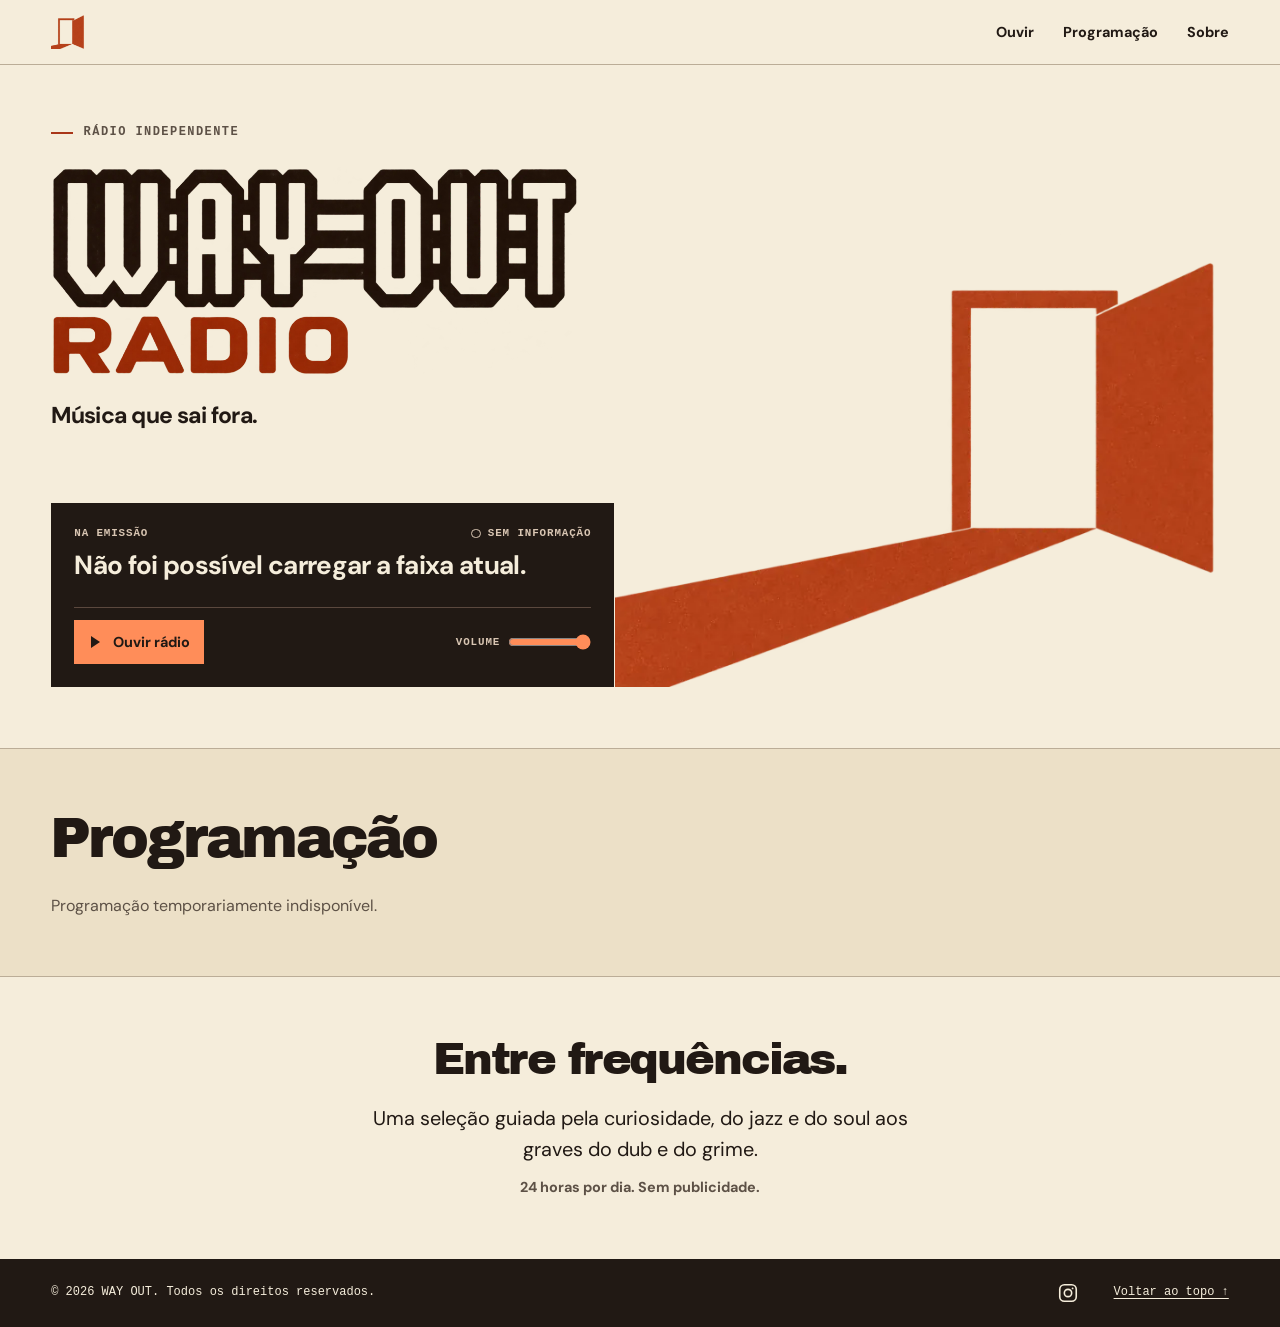
==== commit 6d5c138f: "Launch WAY OUT Radio on its new Pages address" ====
--- a/site/index.html
+++ b/site/index.html
@@ -4,9 +4,9 @@
   <meta charset="UTF-8">
   <meta name="viewport" content="width=device-width, initial-scale=1.0">
   <meta name="theme-color" content="#f5eddb">
-  <title>PomboRadio — Rádio de bairro, direto do Montouro</title>
-  <meta name="description" content="PomboRadio, rádio independente do Montouro. Hip hop, jazz, grime, reggae, rock, blues, soul e dancehall, tudo misturado.">
-  <link rel="icon" href="data:image/svg+xml,<svg xmlns='http://www.w3.org/2000/svg' viewBox='0 0 100 100'><text y='.9em' font-size='90'>🕊️</text></svg>">
+  <title>WAY OUT Radio — Rádio independente online</title>
+  <meta name="description" content="Rádio independente com emissão online para todo o mundo. Ouve sessões de DJ ao vivo e uma seleção que cruza hip-hop, jazz, reggae e outros géneros.">
+  <link rel="icon" type="image/png" href="assets/wayout-radio-icon.png">
   <link rel="preconnect" href="https://fonts.googleapis.com">
   <link rel="preconnect" href="https://fonts.gstatic.com" crossorigin>
   <link href="https://fonts.googleapis.com/css2?family=Archivo+Black&family=DM+Sans:wght@400;600;700&display=swap" rel="stylesheet">
@@ -15,7 +15,9 @@
 <body>
   <header class="site-header">
     <div class="header-inner page-width page-columns">
-      <a class="wordmark" href="#ouvir">Pombo<span>Radio</span></a>
+      <a class="home-mark" href="#ouvir" aria-label="WAY OUT Radio, início">
+        <img src="assets/wayout-radio-icon.png" width="34" height="34" alt="">
+      </a>
 
       <div class="header-actions">
         <div class="mini-player" id="miniPlayer" hidden>
@@ -39,8 +41,10 @@
     <section class="hero page-width page-columns" id="ouvir" aria-labelledby="stationName">
       <div class="hero-content">
         <p class="eyebrow">Rádio independente</p>
-        <h1 class="hero-title" id="stationName">Pombo<span>Radio</span></h1>
-        <p class="hero-intro">Rádio de bairro, direto do Montouro.</p>
+        <h1 class="hero-title" id="stationName">
+          <img src="assets/wayout-radio-logo.webp" width="1038" height="414" alt="WAY OUT Radio" fetchpriority="high">
+        </h1>
+        <p class="hero-intro">Música que sai fora.</p>
 
         <section class="player" aria-labelledby="playerTitle">
           <div class="player-header">
@@ -49,7 +53,7 @@
           </div>
 
           <div class="now-playing">
-            <p class="track" id="trackTitle">A procurar a emissão…</p>
+            <p class="track" id="trackTitle">A carregar informação da emissão…</p>
             <p class="source" id="sourceText" hidden></p>
           </div>
 
@@ -67,16 +71,15 @@
         </section>
       </div>
 
-      <div class="hero-art">
+      <a class="hero-art" href="#playBtn" aria-label="Ir para o botão Ouvir rádio">
         <img
-          src="assets/pombo-vinyl.webp"
-          srcset="assets/pombo-vinyl-small.webp 640w, assets/pombo-vinyl.webp 1200w"
+          src="assets/wayout-radio.webp"
+          srcset="assets/wayout-radio-small.webp 640w, assets/wayout-radio.webp 1200w"
           sizes="(max-width: 47rem) 94vw, (max-width: 85rem) 48vw, 40rem"
           width="1200" height="1200"
-          alt="Ilustração de um pombo sobre um disco de vinil, em creme, preto e laranja."
-          fetchpriority="high"
+          alt=""
         >
-      </div>
+      </a>
     </section>
 
     <section class="schedule" id="programacao" aria-labelledby="scheduleTitle">
@@ -88,12 +91,11 @@
     </section>
 
     <section class="about" id="sobre" aria-labelledby="aboutTitle">
-      <div class="about-inner page-width page-columns">
-        <h2 id="aboutTitle">Uma rádio feita entre amigos.</h2>
+      <div class="about-inner page-width">
+        <h2 id="aboutTitle">Entre frequências.</h2>
         <div class="about-copy">
-          <p>O AutoDJ toca 24 horas por dia, sem anúncios. De vez em quando, alguém entra ao vivo para fazer companhia.</p>
-          <p>Hip hop, jazz, grime, reggae, rock, blues, soul e dancehall. Tudo misturado.</p>
-          <p class="dj-note">Queres transmitir? Pede acesso de DJ a quem gere a estação.</p>
+          <p>Uma seleção guiada pela curiosidade, do jazz e do soul aos graves do dub e do grime.</p>
+          <p>24 horas por dia. Sem publicidade.</p>
         </div>
       </div>
     </section>
@@ -101,8 +103,17 @@
 
   <footer class="site-footer">
     <div class="footer-inner page-width">
-      <p>PomboRadio · Feito em casa</p>
-      <a href="#ouvir">Voltar ao topo ↑</a>
+      <p>© 2026 WAY OUT. Todos os direitos reservados.</p>
+      <nav class="footer-links" aria-label="Navegação do rodapé">
+        <a class="footer-social" href="https://www.instagram.com/wayout.records/" aria-label="Instagram da WAY OUT Records">
+          <svg aria-hidden="true" width="22" height="22" viewBox="0 0 24 24" fill="none" stroke="currentColor" stroke-width="1.75">
+            <rect x="3" y="3" width="18" height="18" rx="5" />
+            <circle cx="12" cy="12" r="4" />
+            <circle cx="17" cy="7" r="1" fill="currentColor" stroke="none" />
+          </svg>
+        </a>
+        <a href="#ouvir">Voltar ao topo ↑</a>
+      </nav>
     </div>
   </footer>
 
--- a/site/style.css
+++ b/site/style.css
@@ -66,7 +66,10 @@
 }
 
 .wordmark {
+  display: inline-flex;
   justify-self: start;
+  align-items: baseline;
+  gap: 0.38em;
   font: 400 clamp(0.86rem, 2.2vw, 1.22rem)/1 var(--font-display);
   letter-spacing: -0.035em;
   text-decoration: none;
@@ -74,7 +77,19 @@
   white-space: nowrap;
 }
 
-.wordmark span, .hero-title span { color: var(--rust); }
+.wordmark span {
+  color: var(--rust);
+  font: 700 0.68em/1 var(--font-mono);
+  letter-spacing: 0.09em;
+}
+
+.home-mark {
+  display: grid;
+  align-items: center;
+  justify-self: start;
+  min-width: 2.75rem;
+  min-height: 2.75rem;
+}
 
 .header-actions {
   display: flex;
@@ -163,26 +178,25 @@
   background: var(--rust);
 }
 
-.hero-title {
-  margin: 0 0 0 -0.045em;
-  font: 400 clamp(3.6rem, 8.6vw, 8.35rem)/0.83 var(--font-display);
-  letter-spacing: -0.052em;
-  text-transform: uppercase;
-}
-
-.hero-title span { display: block; }
+.hero-title { margin: 0; }
+
+.hero-title img {
+  display: block;
+  width: min(100%, 33rem);
+  height: auto;
+}
 
 .hero-intro {
   margin: clamp(0.9rem, 1.8vw, 1.6rem) 0 clamp(1.35rem, 2.8vw, 2.35rem);
   font-size: clamp(1.065rem, 1.8vw, 1.45rem);
+  font-weight: 700;
   letter-spacing: -0.025em;
   line-height: 1.32;
 }
 
 .hero-art {
   position: relative;
-  border: 1px solid var(--ink);
-  background: var(--paper-deep);
+  container-type: inline-size;
 }
 
 .hero-art::before {
@@ -193,10 +207,18 @@
 
 .hero-art img {
   position: absolute;
-  inset: 0;
+  inset: auto 0 0;
   width: 100%;
-  height: 100%;
-  object-fit: cover;
+  height: auto;
+}
+
+@media (width > 47rem) {
+  .hero-art img {
+    /* Carry the printed diagonal through the gutter as a single image. */
+    inset-inline-start: calc(-1 * var(--column-gap));
+    width: calc(100% + var(--column-gap));
+    height: 100cqw;
+  }
 }
 
 .player {
@@ -290,7 +312,8 @@
   cursor: pointer;
 }
 
-.play-control:hover { background: #ffac84; }
+.play-control:hover,
+.hero:has(.hero-art:is(:hover, :focus-visible)) .play-button { background: #ffac84; }
 .play-control:active { background: #ef7b47; }
 
 .play-button { padding-inline: 0.85rem; }
@@ -302,7 +325,7 @@
   color: var(--paper);
 }
 
-.mini-button:hover, .mini-button:active {
+.mini-button:hover, .mini-button:active, .mini-button[data-playback='failed'] {
   background: var(--rust);
   color: var(--paper);
 }
@@ -322,7 +345,7 @@
   box-sizing: border-box;
 }
 
-[data-playback='paused'] .play-icon::before {
+:is([data-playback='paused'], [data-playback='failed']) .play-icon::before {
   width: 0;
   height: 0;
   border: 0.375rem solid transparent;
@@ -378,7 +401,7 @@
 }
 
 .schedule-row {
-  align-items: start;
+  align-items: baseline;
   padding-block: clamp(0.95rem, 1.55vw, 1.35rem);
   border-top: 1px solid var(--rule);
 }
@@ -388,6 +411,7 @@
 .schedule-summary {
   display: grid;
   grid-template-columns: clamp(7.5rem, 11vw, 10rem) minmax(0, 1fr);
+  align-items: baseline;
   gap: clamp(0.8rem, 1.9vw, 1.5rem);
 }
 
@@ -420,12 +444,27 @@
   line-height: 1.5;
 }
 
+.schedule-meta {
+  display: flex;
+  flex-wrap: wrap;
+  align-items: baseline;
+  column-gap: 0.65rem;
+}
+
 .schedule-host {
   margin: 0.25rem 0 0;
   font-size: 0.9rem;
   font-weight: 700;
 }
 
+.schedule-marker {
+  margin-top: 0.25rem;
+  color: var(--rust);
+  font: 700 0.72rem/1.5 var(--font-mono);
+  letter-spacing: 0.045em;
+  text-transform: uppercase;
+}
+
 .schedule-description {
   max-width: 52ch;
   margin: 0;
@@ -434,20 +473,32 @@
 
 .about { border-top: 1px solid var(--rule); }
 
-.about h2 { max-width: 13ch; }
+.about-inner {
+  display: grid;
+  justify-items: center;
+  gap: clamp(0.875rem, 1.6vw, 1.25rem);
+  text-align: center;
+}
+
+.about h2 {
+  margin: 0;
+  font-size: clamp(1.85rem, 3.5vw, 3rem);
+}
 
 .about-copy {
-  max-width: 43ch;
+  max-width: 42ch;
   font-size: clamp(1.05rem, 1.55vw, 1.25rem);
   line-height: 1.55;
-}
-
-.about-copy p { margin: 0 0 0.8rem; }
-
-.about-copy .dj-note {
-  margin: 1.45rem 0 0;
+  text-wrap: pretty;
+}
+
+.about-copy p { margin: 0; }
+
+.about-copy p + p {
+  margin-top: 0.75rem;
   color: var(--muted);
-  font-size: 0.925rem;
+  font-size: 0.9rem;
+  font-weight: 700;
 }
 
 .site-footer {
@@ -456,15 +507,31 @@
 }
 
 .footer-inner {
-  display: grid;
-  grid-template-columns: minmax(0, 1fr) auto;
-  align-items: baseline;
-  column-gap: clamp(0.75rem, 3vw, 1.5rem);
-  padding-block: 1.25rem;
+  display: flex;
+  align-items: center;
+  justify-content: space-between;
+  flex-wrap: wrap;
+  gap: 0.75rem 1.5rem;
+  padding-block: 0.75rem;
   font: 0.75rem/1.4 var(--font-mono);
 }
 
 .footer-inner p { margin: 0; }
+
+.footer-links {
+  display: flex;
+  align-items: center;
+  justify-content: space-between;
+  gap: 1.5rem;
+}
+
+.footer-social {
+  display: grid;
+  place-items: center;
+  min-width: 2.75rem;
+  min-height: 2.75rem;
+}
+
 .footer-inner a { text-underline-offset: 0.25em; }
 .footer-inner a:hover { color: var(--signal); }
 
@@ -488,9 +555,14 @@
 
   .header-actions { gap: 0.45rem; }
 
-  .hero-title { font-size: clamp(3.5rem, 17.25vw, 6rem); }
-
-  .hero, .about-inner { row-gap: 1.5rem; }
+  .footer-links { width: 100%; }
+  .footer-social { justify-items: start; }
+
+  .hero { row-gap: 1.5rem; }
+
+  .hero-art { overflow: clip; }
+
+  .hero-art::before { aspect-ratio: 4 / 3; }
 
   .schedule-row { row-gap: 0.35rem; }
 
